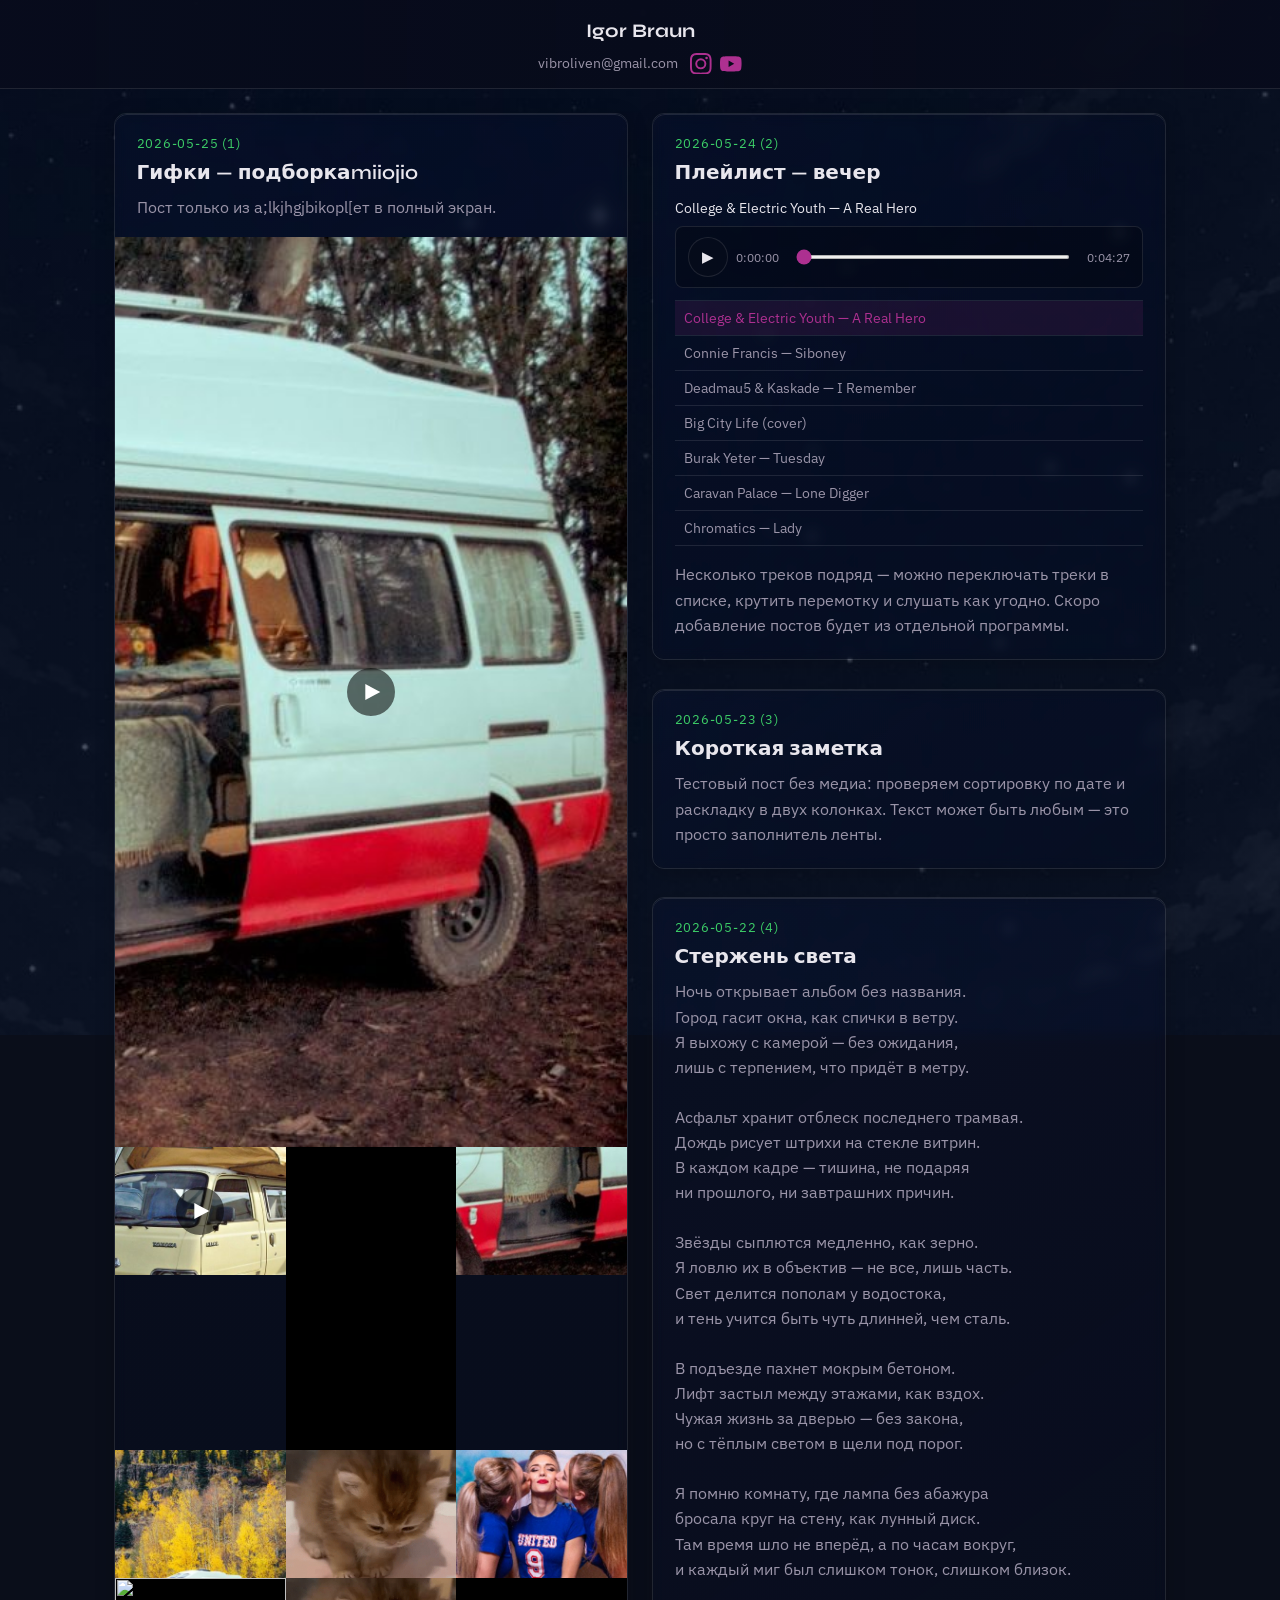
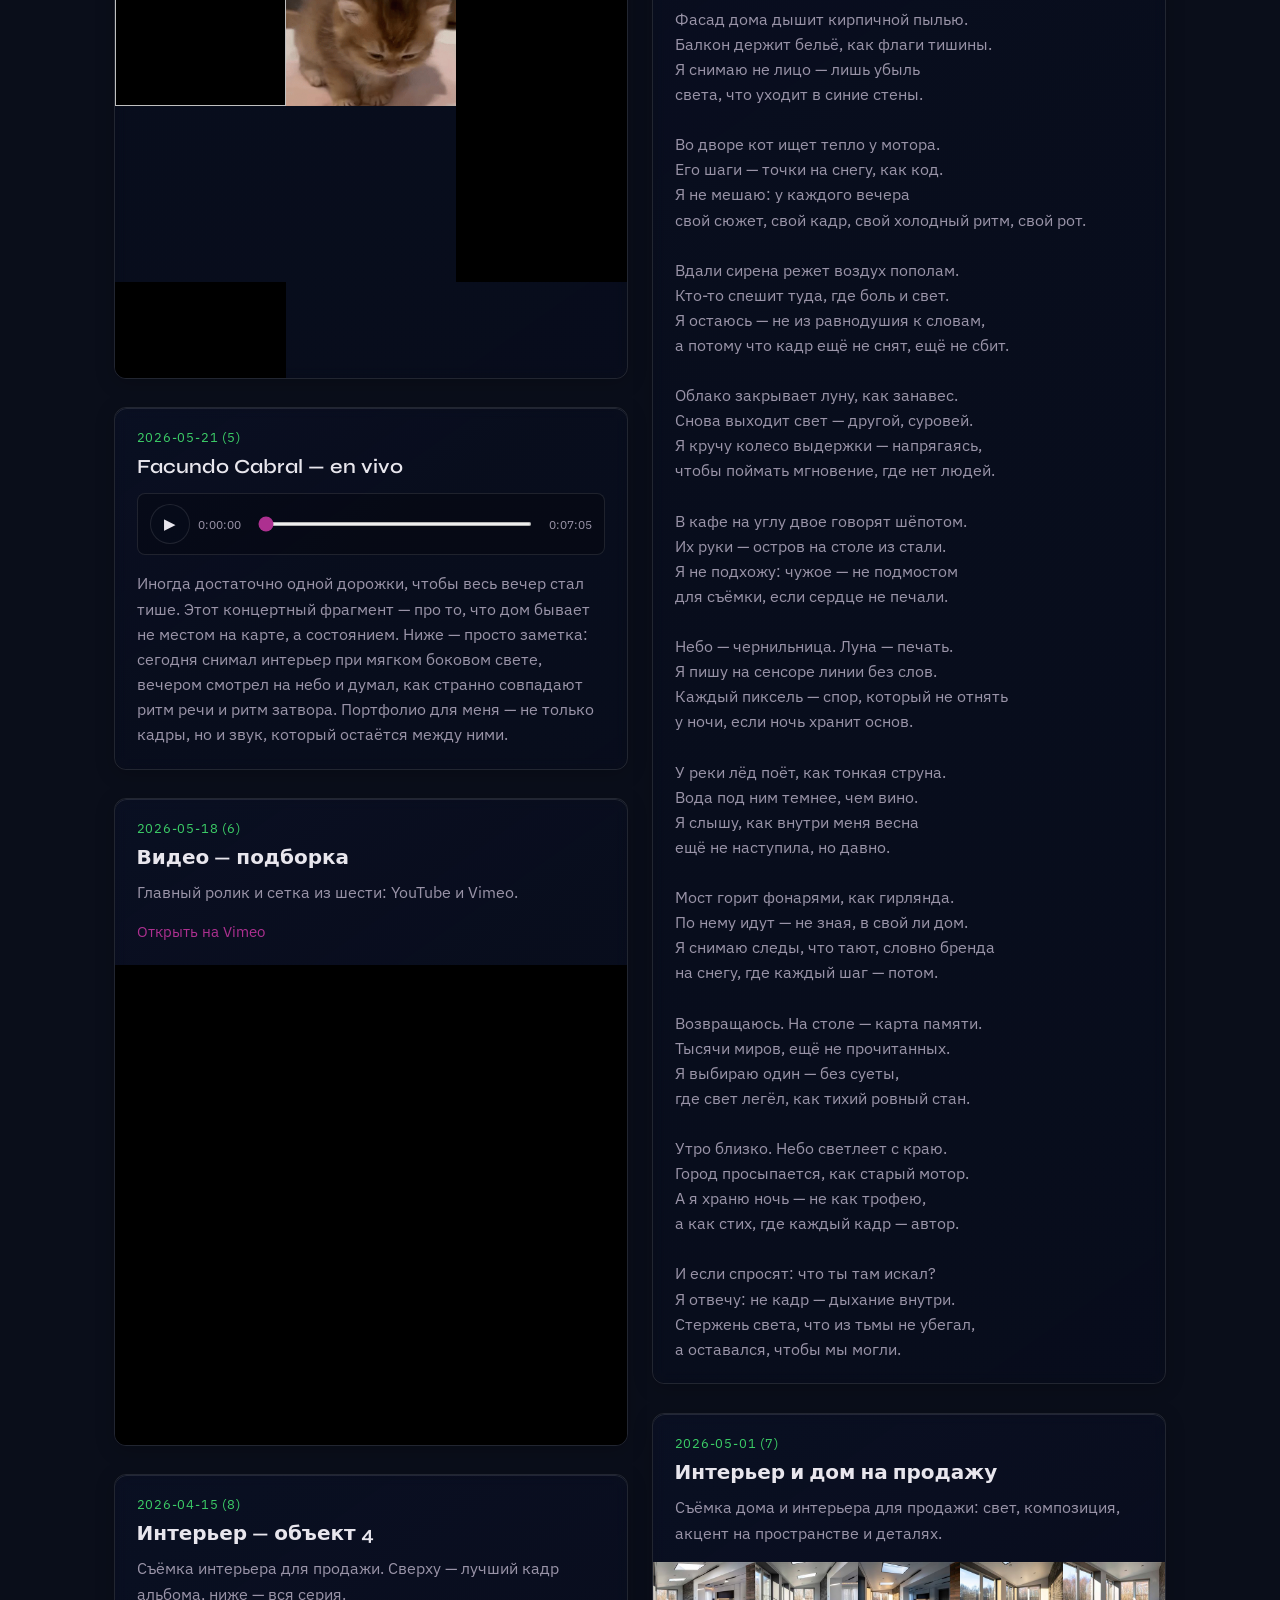
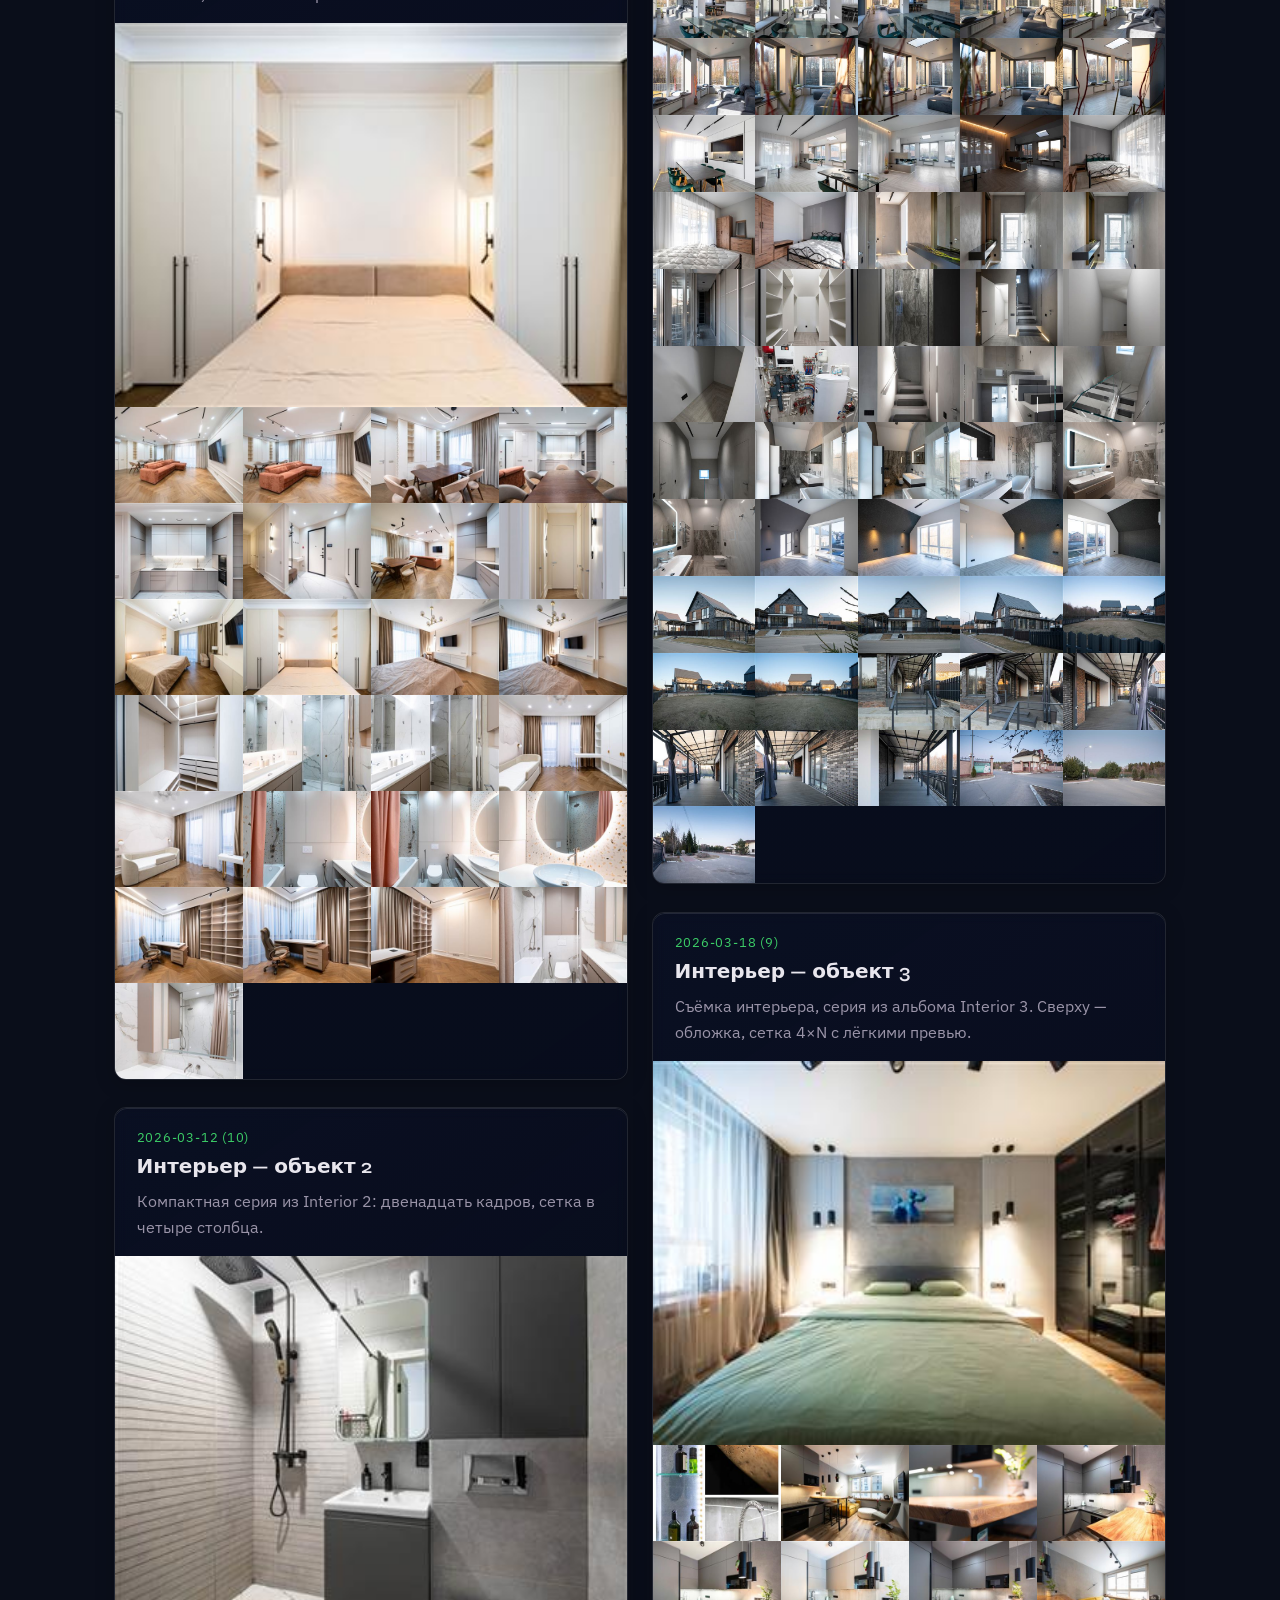
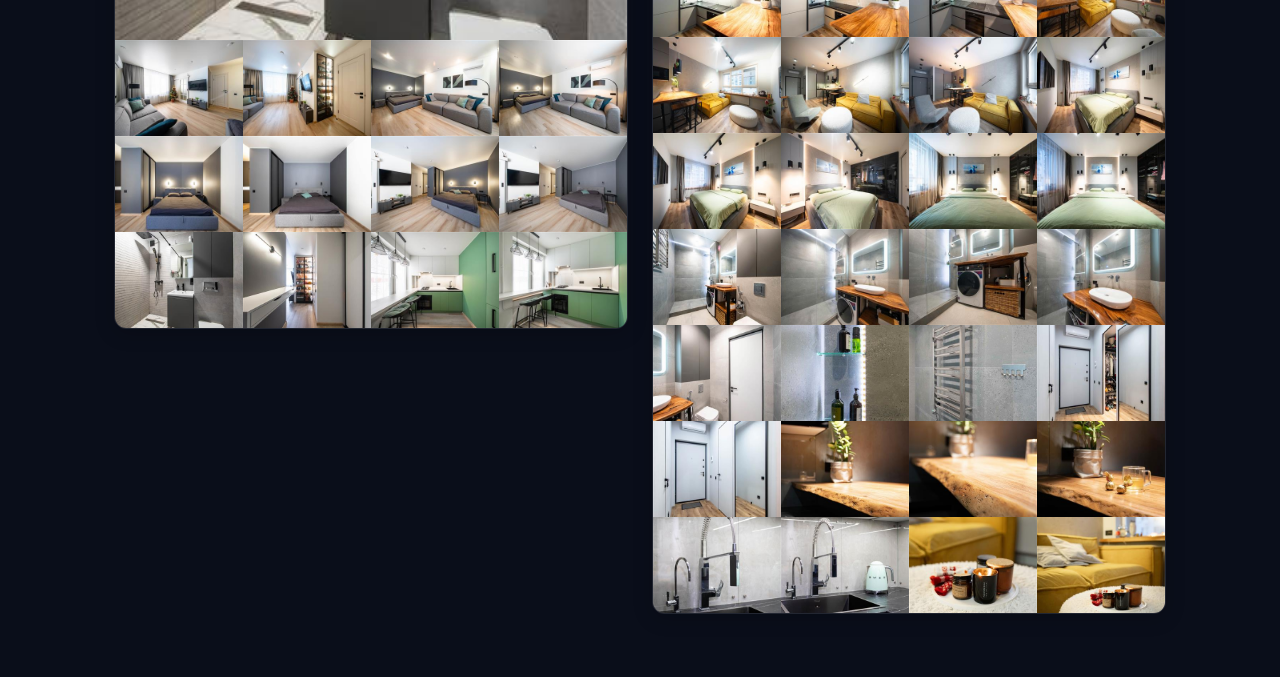
==== index.html @ 21437c28 "Обновление сайта" ====
<!DOCTYPE html>
<html lang="ru">
<head>
  <meta charset="UTF-8" />
  <meta name="viewport" content="width=device-width, initial-scale=1" />
  <meta name="description" content="Портфолио — Igor Braun" />
  <title>Igor Braun</title>
  <link rel="preconnect" href="https://fonts.googleapis.com" />
  <link rel="preconnect" href="https://fonts.gstatic.com" crossorigin />
  <link href="https://fonts.googleapis.com/css2?family=Syne:wght@400;600;700&family=IBM+Plex+Sans:wght@400;500&display=swap" rel="stylesheet" />
  <link rel="stylesheet" href="css/style.css?v=58" />
</head>
<body>
  <div class="site-bg" aria-hidden="true"></div>
  <header class="site-header">
    <div class="site-brand">
      <p class="logo" id="site-logo">Igor Braun</p>
      <div class="header-contacts">
        <a class="header-contact" id="header-email" href="mailto:vibroliven@gmail.com">vibroliven@gmail.com</a>
        <div class="header-social">
          <a id="header-instagram" class="social-link" href="https://www.instagram.com/igbraun/" target="_blank" rel="noopener" aria-label="Instagram @igbraun">
            <svg xmlns="http://www.w3.org/2000/svg" viewBox="0 0 24 24" aria-hidden="true"><path d="M12 2.163c3.204 0 3.584.012 4.85.07 3.252.148 4.771 1.691 4.919 4.919.058 1.265.069 1.645.069 4.849 0 3.205-.012 3.584-.069 4.849-.149 3.225-1.664 4.771-4.919 4.919-1.266.058-1.644.07-4.85.07-3.204 0-3.584-.012-4.849-.07-3.26-.149-4.771-1.699-4.919-4.92-.058-1.265-.07-1.644-.07-4.849 0-3.204.013-3.583.07-4.849.149-3.227 1.664-4.771 4.919-4.919 1.266-.057 1.645-.069 4.849-.069zM12 0C8.741 0 8.333.014 7.053.072 2.695.272.273 2.69.073 7.052.014 8.333 0 8.741 0 12c0 3.259.014 3.668.072 4.948.2 4.358 2.618 6.78 6.98 6.98C8.333 23.986 8.741 24 12 24c3.259 0 3.668-.014 4.948-.072 4.354-.2 6.782-2.618 6.979-6.98.059-1.28.073-1.689.073-4.948 0-3.259-.014-3.667-.072-4.947-.196-4.354-2.617-6.78-6.979-6.98C15.668.014 15.259 0 12 0zm0 5.838a6.162 6.162 0 100 12.324 6.162 6.162 0 000-12.324zM12 16a4 4 0 110-8 4 4 0 010 8zm6.406-11.845a1.44 1.44 0 100 2.881 1.44 1.44 0 000-2.881z"/></svg>
          </a>
          <a id="header-youtube" class="social-link" href="https://www.youtube.com/@Igorbraun" target="_blank" rel="noopener" aria-label="YouTube Igor Braun">
            <svg xmlns="http://www.w3.org/2000/svg" viewBox="0 0 24 24" aria-hidden="true"><path d="M23.498 6.186a3.016 3.016 0 00-2.122-2.136C19.505 3.545 12 3.545 12 3.545s-7.505 0-9.377.505A3.017 3.017 0 00.502 6.186C0 8.07 0 12 0 12s0 3.93.502 5.814a3.016 3.016 0 002.122 2.136c1.871.505 9.376.505 9.376.505s7.505 0 9.377-.505a3.015 3.015 0 002.122-2.136C24 15.93 24 12 24 12s0-3.93-.502-5.814zM9.545 15.568V8.432L15.818 12l-6.273 3.568z"/></svg>
          </a>
        </div>
      </div>
    </div>
  </header>

  <main>
    <div id="feed" class="feed" aria-live="polite"></div>
  </main>

  <div id="lightbox" class="lightbox" hidden aria-hidden="true" role="dialog" aria-modal="true" aria-label="Просмотр">
    <button type="button" class="lightbox__btn lightbox__close" data-lightbox-close aria-label="Закрыть">×</button>
    <div class="lightbox__inner">
      <div class="lightbox__stage" data-lightbox-stage>
        <div class="lightbox__loader" data-lightbox-loader hidden aria-hidden="true"></div>
        <img class="lightbox__img" alt="" draggable="false" />
        <iframe class="lightbox__video" title="Видео" allow="accelerometer; autoplay; clipboard-write; encrypted-media; gyroscope; picture-in-picture; fullscreen" allowfullscreen hidden></iframe>
      </div>
      <div class="lightbox__controls">
        <button type="button" class="lightbox__btn lightbox__prev" data-lightbox-prev aria-label="Предыдущее фото">‹</button>
        <span class="lightbox__counter" aria-live="polite"></span>
        <button type="button" class="lightbox__btn lightbox__next" data-lightbox-next aria-label="Следующее фото">›</button>
      </div>
    </div>
  </div>

  <script src="js/site.js?v=58"></script>
  <script src="js/main.js?v=38"></script>
</body>
</html>
---- css/style.css ----
:root {
  --bg: #0c0b0f;
  --bg-elevated: #141218;
  --text: #e8e6ed;
  --muted: #9a94a8;
  --accent: #ad3090;
  --accent-soft: rgba(173, 48, 144, 0.15);
  --date: #3ccd67;
  --border: rgba(255, 255, 255, 0.1);
  --panel: rgba(8, 12, 28, 0.27);
  --panel-edge: rgba(255, 255, 255, 0.1);
  --radius: 12px;
  --font-display: "Syne", system-ui, sans-serif;
  --font-body: "IBM Plex Sans", system-ui, sans-serif;
  --max: 1100px;
}

*,
*::before,
*::after {
  box-sizing: border-box;
}

html {
  background-color: #0a0e1a;
}

/* Фон: отдельный слой (iOS не размывает backdrop через html::before с z-index: -1) */
.site-bg {
  position: fixed;
  top: var(--bg-layer-top, -15vh);
  left: 0;
  width: 100%;
  height: var(--bg-layer-height, 130vh);
  z-index: 0;
  pointer-events: none;
  background-color: #0a0e1a;
  background-image:
    linear-gradient(rgba(8, 12, 28, 0.12), rgba(8, 12, 28, 0.12)),
    url("../images/bg-mobile.png");
  background-repeat: no-repeat;
  background-position: center center;
  background-size: cover;
  transform: translate3d(0, var(--bg-parallax-y, 0px), 0);
  will-change: transform;
}

@media (prefers-reduced-motion: reduce) {
  .site-bg {
    transform: none;
    will-change: auto;
  }
}

body {
  margin: 0;
  font-family: var(--font-body);
  font-size: 1rem;
  line-height: 1.6;
  color: var(--text);
  min-height: 100vh;
  background: transparent;
}

.site-header,
main,
.lightbox {
  position: relative;
  z-index: 1;
}

/* Горизонтальный широкий экран — desktop-текстура; вертикальный монитор — mobile */
@media (min-width: 768px) and (min-aspect-ratio: 1/1) {
  .site-bg {
    background-image:
      linear-gradient(rgba(8, 12, 28, 0.3), rgba(8, 12, 28, 0.3)),
      url("../images/bg-desktop.png");
  }
}

a {
  color: var(--accent);
  text-decoration: none;
}

a:hover {
  text-decoration: underline;
}

/* Шапка: логотип и меню по центру, меню под разделителем — на всех экранах */
.site-header {
  position: relative;
  z-index: 50;
  display: flex;
  flex-direction: column;
  align-items: center;
  text-align: center;
  gap: 0;
  padding: 1rem 1.5rem 0.85rem;
  background-color: rgba(8, 12, 28, 0.88);
  background-image: linear-gradient(
    to right,
    rgba(8, 12, 28, 0.18) 0%,
    rgba(8, 12, 28, 0.1) 20%,
    rgba(8, 12, 28, 0.04) 38%,
    transparent 50%,
    rgba(8, 12, 28, 0.04) 62%,
    rgba(8, 12, 28, 0.1) 80%,
    rgba(8, 12, 28, 0.18) 100%
  );
  -webkit-backdrop-filter: blur(12px);
  backdrop-filter: blur(12px);
  border-bottom: 1px solid var(--border);
}

.site-brand {
  display: flex;
  flex-direction: column;
  align-items: center;
  width: 100%;
  gap: 0.35rem;
}

.logo {
  display: block;
  margin: 0;
  font-family: var(--font-display);
  font-weight: 700;
  font-size: 1.2rem;
  color: var(--text);
  text-align: center;
}

.header-contacts {
  display: flex;
  flex-wrap: wrap;
  align-items: center;
  justify-content: center;
  gap: 0.5rem 0.75rem;
}

.header-contact {
  font-size: 0.88rem;
  color: var(--muted);
  text-decoration: none;
}

.header-contact:hover {
  color: var(--accent);
  text-decoration: none;
}

.header-social {
  display: inline-flex;
  align-items: center;
  gap: 0.55rem;
}

.social-link {
  display: inline-flex;
  align-items: center;
  justify-content: center;
  color: var(--accent);
  text-decoration: none;
  line-height: 0;
}

.social-link:hover {
  opacity: 0.85;
  text-decoration: none;
}

.social-link svg {
  width: 1.35rem;
  height: 1.35rem;
  fill: currentColor;
}

main {
  max-width: var(--max);
  margin: 0 auto;
  padding: 1.5rem 1.5rem 4rem;
}

.feed {
  display: flex;
  flex-direction: column;
  gap: 2.5rem;
}

/* Две колонки (кладка): квадратный или горизонтальный экран */
@media (min-aspect-ratio: 1/1) and (min-width: 720px) {
  .feed--masonry {
    display: flex;
    flex-direction: row;
    align-items: flex-start;
    gap: 1.5rem;
  }

  .feed--masonry .feed-col {
    flex: 1;
    min-width: 0;
    display: flex;
    flex-direction: column;
    gap: 1.75rem;
  }
}

.feed-empty {
  text-align: center;
  color: var(--muted);
  padding: 2rem 0;
}

.feed-empty code {
  font-size: 0.9em;
  color: var(--accent);
}

.post-card {
  position: relative;
  container-type: inline-size;
  container-name: post;
  border: 1px solid var(--panel-edge);
  border-radius: var(--radius);
  box-shadow: 0 4px 20px rgba(0, 0, 0, 0.2);
  overflow: hidden;
}

/* Узкая карточка (2 колонки) — меньше столбцов в галерее и видео */
@container post (max-width: 560px) {
  .gallery-grid--5 {
    grid-template-columns: repeat(3, minmax(0, 1fr));
  }

  .gallery-grid--4 {
    grid-template-columns: repeat(2, minmax(0, 1fr));
  }

  .video-grid {
    grid-template-columns: repeat(2, minmax(0, 1fr));
  }
}

/* Стекло на псевдоэлементе: на iOS backdrop на самой карточке с overflow часто даёт чёрный фон */
.post-card::before {
  content: "";
  position: absolute;
  inset: 0;
  z-index: 0;
  border-radius: inherit;
  pointer-events: none;
  background: linear-gradient(
    145deg,
    rgba(12, 18, 42, 0.36) 0%,
    rgba(8, 12, 28, 0.27) 45%,
    rgba(6, 10, 24, 0.29) 100%
  );
  -webkit-backdrop-filter: blur(6px) saturate(1.35);
  backdrop-filter: blur(6px) saturate(1.35);
  box-shadow: inset 0 1px 0 rgba(255, 255, 255, 0.1);
  -webkit-transform: translateZ(0);
  transform: translateZ(0);
}

.post-card > * {
  position: relative;
  z-index: 1;
}

@supports not ((-webkit-backdrop-filter: blur(1px)) or (backdrop-filter: blur(1px))) {
  .post-card::before {
    background: linear-gradient(
      145deg,
      rgba(12, 18, 42, 0.55) 0%,
      rgba(8, 12, 28, 0.5) 50%,
      rgba(6, 10, 24, 0.53) 100%
    );
  }
}

.post-media {
  background: rgba(8, 12, 28, 0.5);
  border-bottom: 1px solid var(--border);
}

.post-media--video {
  position: relative;
  aspect-ratio: 16 / 9;
}

.post-media--video iframe {
  position: absolute;
  inset: 0;
  width: 100%;
  height: 100%;
  border: 0;
}

.post-media--image img {
  display: block;
  width: 100%;
  height: auto;
  vertical-align: middle;
}

.post-body {
  padding: 1.25rem 1.35rem 1.35rem;
}

.post-date {
  display: block;
  margin: 0 0 0.35rem;
  font-size: 0.8rem;
  letter-spacing: 0.06em;
  text-transform: uppercase;
  color: var(--date);
}

.post-title {
  margin: 0 0 0.65rem;
  font-family: var(--font-display);
  font-size: 1.25rem;
  font-weight: 600;
  line-height: 1.25;
}

.post-text p {
  margin: 0;
  color: var(--muted);
  font-size: 0.98rem;
  white-space: pre-line;
}

.post-card--audio .post-text {
  margin-top: 1rem;
}

.post-audio {
  margin-top: 0.85rem;
}

.post-audio audio {
  display: none;
}

.post-audio__bar {
  display: flex;
  align-items: center;
  gap: 0.5rem;
  width: 100%;
  padding: 0.65rem 0.75rem;
  border-radius: 8px;
  border: 1px solid var(--border);
  background: rgba(0, 0, 0, 0.25);
  box-sizing: border-box;
}

.post-audio__timeline {
  display: flex;
  flex: 1;
  align-items: center;
  gap: 0.45rem;
  min-width: 0;
}

.post-audio__play {
  flex-shrink: 0;
  width: 2.5rem;
  height: 2.5rem;
  margin: 0;
  padding: 0;
  border: 1px solid var(--panel-edge);
  border-radius: 999px;
  background: rgba(8, 12, 28, 0.6);
  color: var(--text);
  font-size: 0.95rem;
  line-height: 1;
  cursor: pointer;
  transition: background 0.15s, color 0.15s;
}

.post-audio__play:hover {
  background: rgba(20, 26, 48, 0.85);
  color: var(--accent);
}

.post-audio__play.is-playing {
  color: var(--accent);
}

.post-audio__time {
  flex-shrink: 0;
  font-size: 0.78rem;
  font-variant-numeric: tabular-nums;
  color: var(--muted);
  line-height: 1;
  white-space: nowrap;
}

.post-audio__time--current {
  min-width: 3.35rem;
}

.post-audio__time--total {
  min-width: 3.35rem;
  text-align: right;
}

.post-audio__seek {
  flex: 1 1 auto;
  width: 100%;
  min-width: 2rem;
  height: 4px;
  margin: 0;
  accent-color: var(--accent);
  cursor: pointer;
}

.post-audio__now {
  margin: 0 0 0.5rem;
  font-size: 0.88rem;
  color: var(--text);
  line-height: 1.35;
}

.post-audio__tracks {
  margin: 0.75rem 0 0;
  padding: 0;
  list-style: none;
  border-top: 1px solid var(--border);
}

.post-audio__tracks li {
  border-bottom: 1px solid var(--border);
}

.post-audio__track {
  display: block;
  width: 100%;
  margin: 0;
  padding: 0.5rem 0.6rem;
  border: none;
  background: transparent;
  color: var(--muted);
  font-family: var(--font-body);
  font-size: 0.86rem;
  text-align: left;
  cursor: pointer;
  touch-action: manipulation;
  -webkit-tap-highlight-color: transparent;
  transition: background 0.12s, color 0.12s;
}

.post-audio__track:hover {
  background: rgba(255, 255, 255, 0.06);
  color: var(--text);
}

.post-audio__track.is-active {
  color: var(--accent);
  background: rgba(173, 48, 144, 0.12);
}

.post-link {
  margin: 0.85rem 0 0;
  font-size: 0.95rem;
}

.post-card--gallery .post-body {
  padding-bottom: 1rem;
}

.post-card--gallery .post-gallery {
  padding: 0;
}

.post-gallery {
  padding: 0 1rem 1.25rem;
}

.gallery-grid {
  --gallery-cell-ar: 4 / 3;
  display: grid;
  gap: 0;
  line-height: 0;
  font-size: 0;
}

.gallery-grid--5 {
  grid-template-columns: repeat(5, minmax(0, 1fr));
}

.gallery-grid--4 {
  grid-template-columns: repeat(4, minmax(0, 1fr));
}

.gallery-grid--3 {
  grid-template-columns: repeat(3, minmax(0, 1fr));
}

.gallery-grid--2 {
  grid-template-columns: repeat(2, minmax(0, 1fr));
}

.gallery-cell--video {
  position: relative;
}

.gallery-cell--inline-video {
  position: relative;
  display: block;
  width: 100%;
  aspect-ratio: var(--gallery-cell-ar, 4 / 3);
  min-height: 0;
  background: #000;
  overflow: hidden;
  padding: 0;
  line-height: 0;
}

.gallery-cell--inline-video iframe {
  display: block;
  width: 100%;
  height: 100%;
  border: 0;
}

.gallery-cell--video:hover img {
  opacity: 0.72;
}

.gallery-cell__play {
  position: absolute;
  inset: 0;
  margin: auto;
  width: 3rem;
  height: 3rem;
  border-radius: 50%;
  background: rgba(0, 0, 0, 0.55);
  pointer-events: none;
}

.gallery-cell__play::after {
  content: "";
  position: absolute;
  left: 50%;
  top: 50%;
  transform: translate(-38%, -50%);
  border-style: solid;
  border-width: 0.55rem 0 0.55rem 0.95rem;
  border-color: transparent transparent transparent #fff;
}

.post-card--gallery .post-cover {
  margin: 0;
}

.post-cover {
  margin-bottom: 0.85rem;
}

.post-cover__btn {
  display: block;
  width: 100%;
  margin: 0;
  padding: 0;
  border: none;
  border-radius: 0;
  background: transparent;
  cursor: pointer;
  overflow: hidden;
  aspect-ratio: 4 / 3;
  line-height: 0;
}

.post-cover__btn:hover img {
  opacity: 0.92;
}

.post-cover__btn img {
  display: block;
  width: 100%;
  height: 100%;
  object-fit: cover;
  object-position: center;
  pointer-events: none;
}

.post-cover__btn.gallery-cell--video {
  position: relative;
}

/* Видео над сеткой — воспроизведение на месте, без лайтбокса */
.post-cover--inline-video {
  margin-bottom: 0.85rem;
}

.post-cover--inline-video .post-cover__frame {
  position: relative;
  width: 100%;
  background: #000;
  overflow: hidden;
  line-height: 0;
}

.post-cover--bare .post-cover__frame {
  max-width: 100%;
}

.post-cover__frame--portrait {
  max-width: 100%;
  margin-left: auto;
  margin-right: auto;
}

.post-cover__poster {
  display: block;
  width: 100%;
  height: 100%;
  object-fit: cover;
  object-position: center;
}

.post-cover__play-btn {
  position: absolute;
  inset: 0;
  margin: 0;
  padding: 0;
  border: none;
  background: transparent;
  cursor: pointer;
  z-index: 2;
}

.post-cover__play-btn .gallery-cell__play {
  pointer-events: none;
}

.post-cover__play-btn:hover .gallery-cell__play {
  background: rgba(0, 0, 0, 0.72);
}

.post-cover__iframe {
  position: absolute;
  inset: 0;
  width: 100%;
  height: 100%;
  border: 0;
  z-index: 3;
}

.post-cover--inline-video.is-playing .post-cover__poster,
.post-cover--inline-video.is-playing .post-cover__play-btn {
  display: none;
}

.post-cover--bare .post-cover__iframe {
  display: block;
  position: relative;
}

.gallery-cell {
  margin: 0;
  padding: 0;
  border: none;
  border-radius: 0;
  width: 100%;
  aspect-ratio: var(--gallery-cell-ar, 4 / 3);
  background: #000;
  cursor: pointer;
  display: block;
  overflow: hidden;
  line-height: 0;
  vertical-align: top;
}

.gallery-cell:hover img {
  opacity: 0.92;
}

.gallery-cell img {
  display: block;
  width: 100%;
  height: 100%;
  object-fit: cover;
  object-position: center;
  pointer-events: none;
  vertical-align: top;
}

.post-card--video .post-videos {
  padding: 0;
}

.post-video-main,
.video-cell--inline {
  position: relative;
  width: 100%;
  aspect-ratio: 16 / 9;
  background: #000;
  line-height: 0;
}

.post-video-main iframe,
.video-cell--inline iframe {
  position: absolute;
  inset: 0;
  width: 100%;
  height: 100%;
  border: 0;
}

.video-grid {
  display: grid;
  grid-template-columns: repeat(3, minmax(0, 1fr));
  gap: 0;
  line-height: 0;
  font-size: 0;
}

.video-cell {
  position: relative;
  display: block;
  width: 100%;
  margin: 0;
  padding: 0;
  border: none;
  aspect-ratio: 16 / 9;
  background: #000;
  overflow: hidden;
  cursor: pointer;
  line-height: 0;
}

.video-cell iframe {
  position: absolute;
  inset: 0;
  width: 100%;
  height: 100%;
  border: 0;
  pointer-events: none;
}

.video-cell:hover iframe {
  opacity: 0.92;
}

/* Полноэкранный просмотр галереи */
.lightbox {
  position: fixed;
  inset: 0;
  z-index: 300;
  display: flex;
  flex-direction: column;
  align-items: center;
  justify-content: center;
  padding: 3.5rem 1rem 1.5rem;
  background: rgba(4, 6, 14, 0.94);
  backdrop-filter: blur(8px);
}

.lightbox[hidden] {
  display: none;
}

.lightbox__inner {
  display: flex;
  flex-direction: column;
  align-items: center;
  justify-content: center;
  flex: 1;
  min-height: 0;
  width: 100%;
  max-width: 100%;
}

.lightbox__stage {
  position: relative;
  flex: 1;
  min-height: 0;
  display: flex;
  align-items: center;
  justify-content: center;
  width: 100%;
  touch-action: pan-y;
  cursor: grab;
  user-select: none;
}

.lightbox__stage.is-dragging {
  cursor: grabbing;
  touch-action: none;
}

.lightbox__loader {
  position: absolute;
  z-index: 3;
  width: 2.75rem;
  height: 2.75rem;
  border: 3px solid rgba(255, 255, 255, 0.2);
  border-top-color: var(--accent);
  border-radius: 50%;
  animation: lightbox-spin 0.75s linear infinite;
  pointer-events: none;
}

.lightbox__loader[hidden] {
  display: none;
}

@keyframes lightbox-spin {
  to {
    transform: rotate(360deg);
  }
}

.lightbox__stage.is-loading .lightbox__img {
  opacity: 0.25;
  transition: opacity 0.15s;
}

.lightbox__img {
  position: relative;
  z-index: 1;
  max-width: 100%;
  max-height: 100%;
  width: auto;
  height: auto;
  object-fit: contain;
  user-select: none;
  -webkit-user-drag: none;
  transition: opacity 0.15s;
}

.lightbox__img[hidden],
.lightbox__video[hidden] {
  display: none;
}

.lightbox__video {
  width: min(960px, 100%);
  max-width: 100%;
  max-height: calc(100vh - 8rem);
  max-height: calc(100dvh - 8rem);
  aspect-ratio: 16 / 9;
  height: auto;
  border: 0;
  background: #000;
}

.lightbox__video--portrait {
  max-height: calc(100vh - 6rem);
  max-height: calc(100dvh - 6rem);
}

.lightbox__controls {
  display: flex;
  flex-shrink: 0;
  align-items: center;
  justify-content: center;
  gap: 1.25rem;
  margin-top: 1rem;
  padding-bottom: 0.25rem;
}

.lightbox__controls[hidden] {
  display: none;
}

.lightbox__btn {
  margin: 0;
  padding: 0;
  border: 1px solid var(--border);
  border-radius: 999px;
  background: rgba(8, 12, 28, 0.85);
  color: var(--text);
  font-family: var(--font-body);
  line-height: 1;
  cursor: pointer;
  transition: background 0.15s, color 0.15s;
}

.lightbox__btn:hover {
  background: rgba(20, 26, 48, 0.95);
  color: var(--accent);
}

.lightbox__close {
  position: absolute;
  top: 1rem;
  right: 1rem;
  width: 2.75rem;
  height: 2.75rem;
  font-size: 1.6rem;
}

.lightbox__prev,
.lightbox__next {
  width: 3rem;
  height: 3rem;
  font-size: 2rem;
}

.lightbox__counter {
  font-size: 0.9rem;
  color: var(--muted);
  letter-spacing: 0.04em;
  min-width: 4rem;
  text-align: center;
}

/* Горизонтальный экран — стрелки по бокам */
@media (min-aspect-ratio: 1/1) {
  .lightbox {
    padding: 3rem 4rem;
  }

  .lightbox__inner {
    flex-direction: row;
    position: relative;
    align-items: stretch;
  }

  .lightbox__stage {
    padding: 0 3.5rem;
  }

  .lightbox__controls {
    position: absolute;
    inset: 0;
    margin: 0;
    padding: 0;
    pointer-events: none;
  }

  .lightbox__prev,
  .lightbox__next {
    position: absolute;
    top: 50%;
    transform: translateY(-50%);
    pointer-events: auto;
  }

  .lightbox__prev {
    left: 0;
  }

  .lightbox__next {
    right: 0;
  }

  .lightbox__counter {
    position: absolute;
    left: 50%;
    bottom: 0;
    transform: translateX(-50%);
  }
}
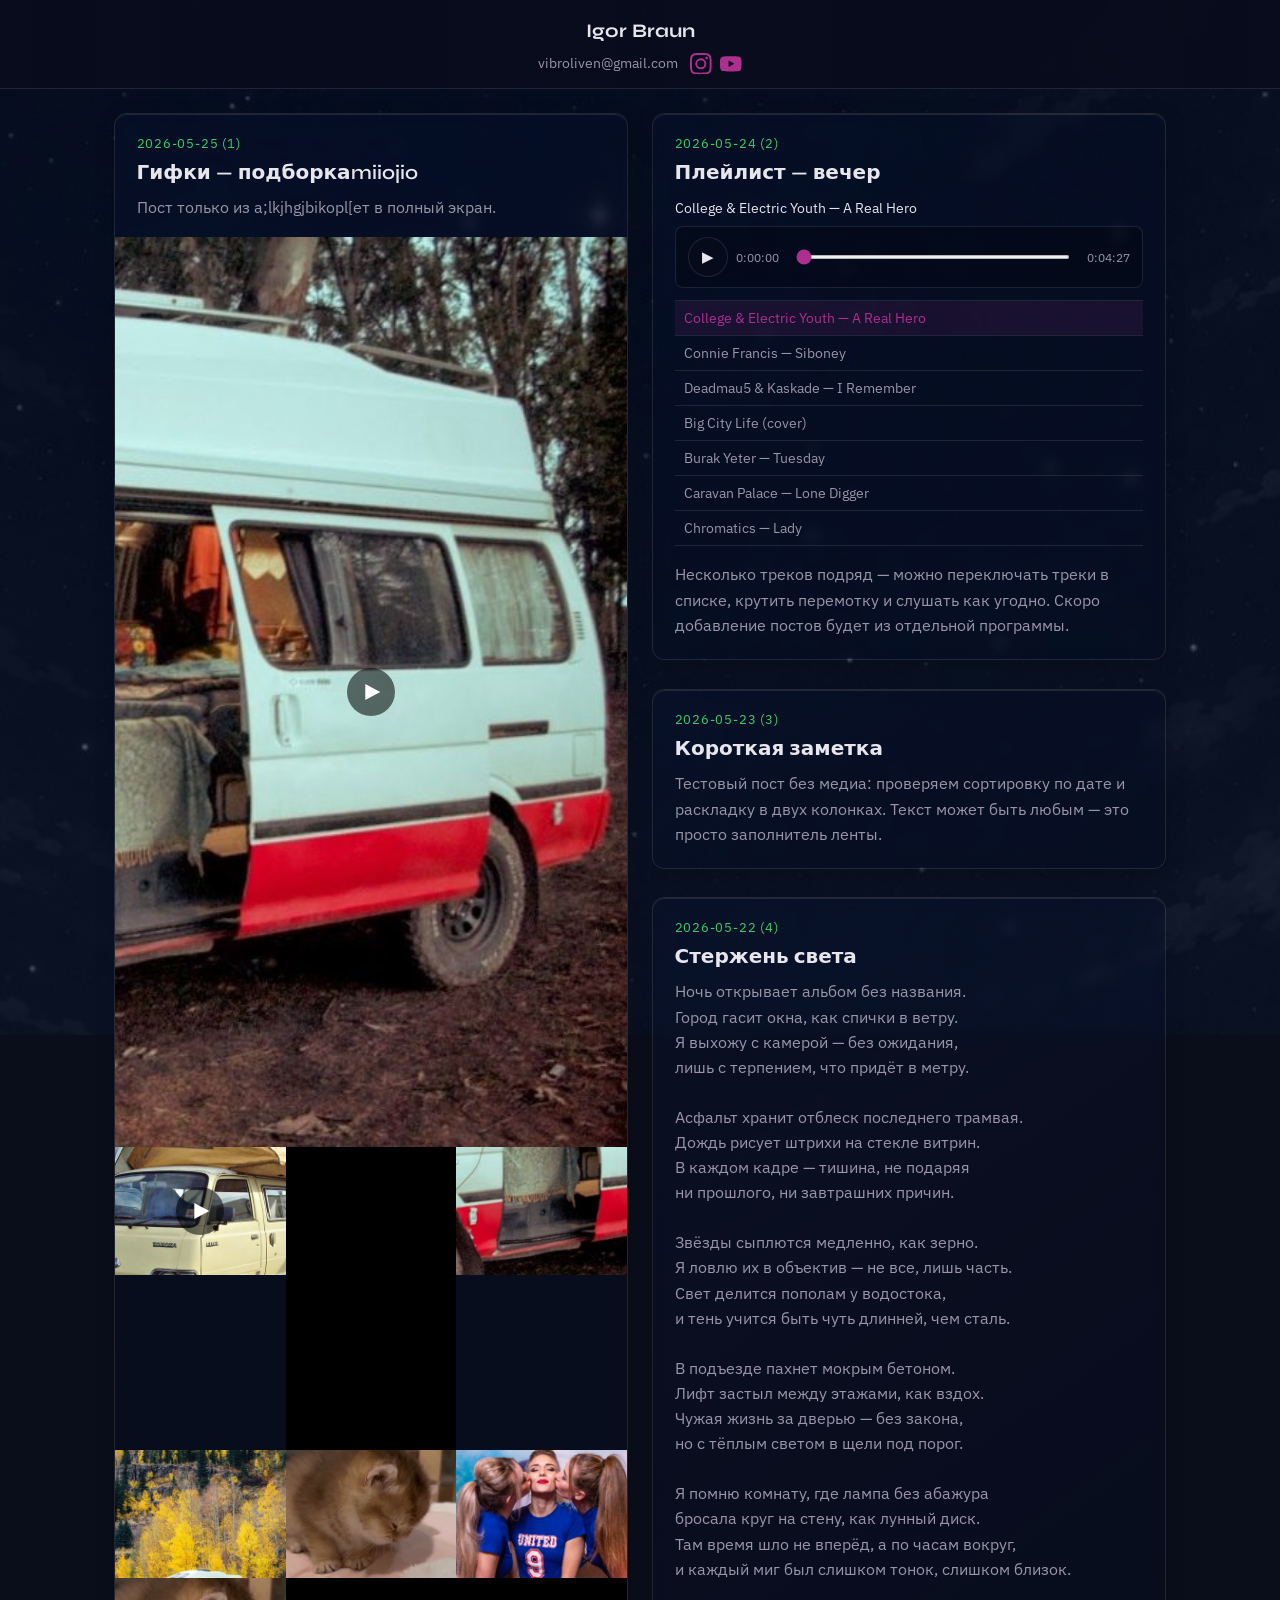
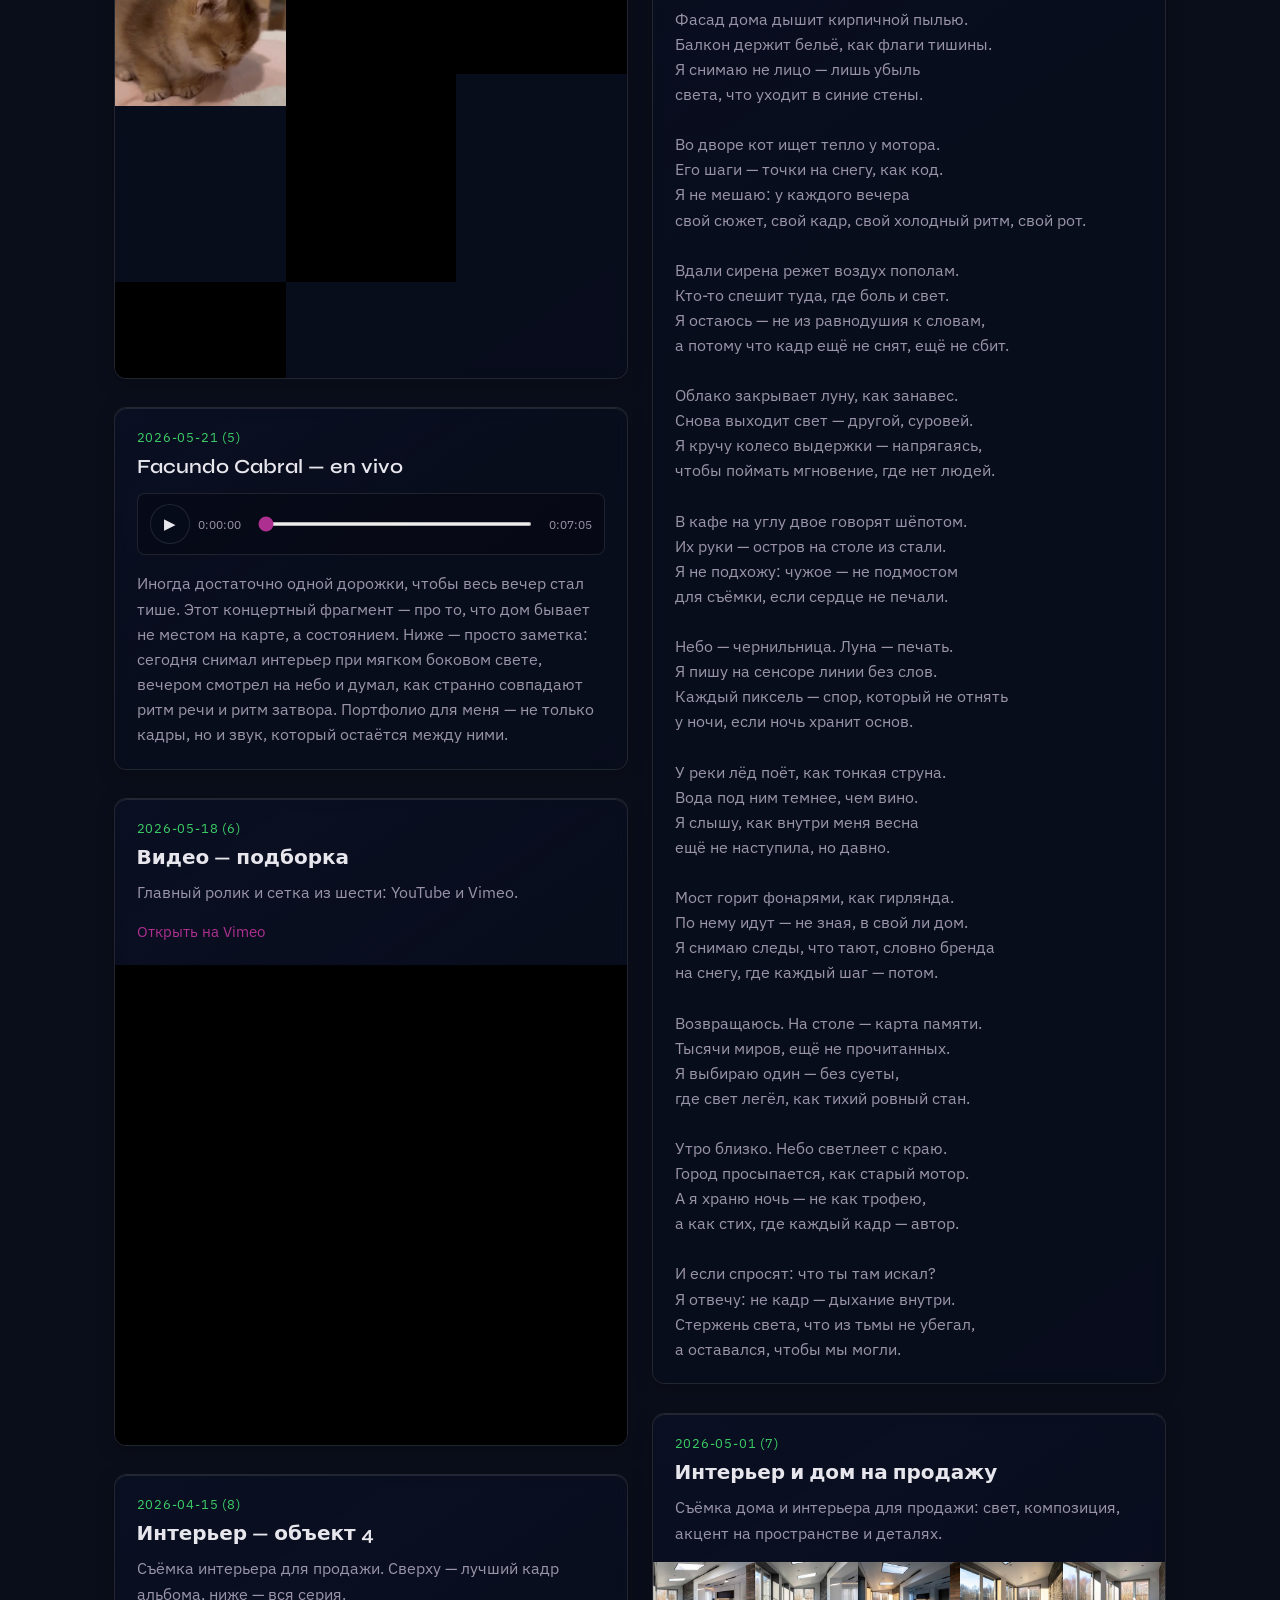
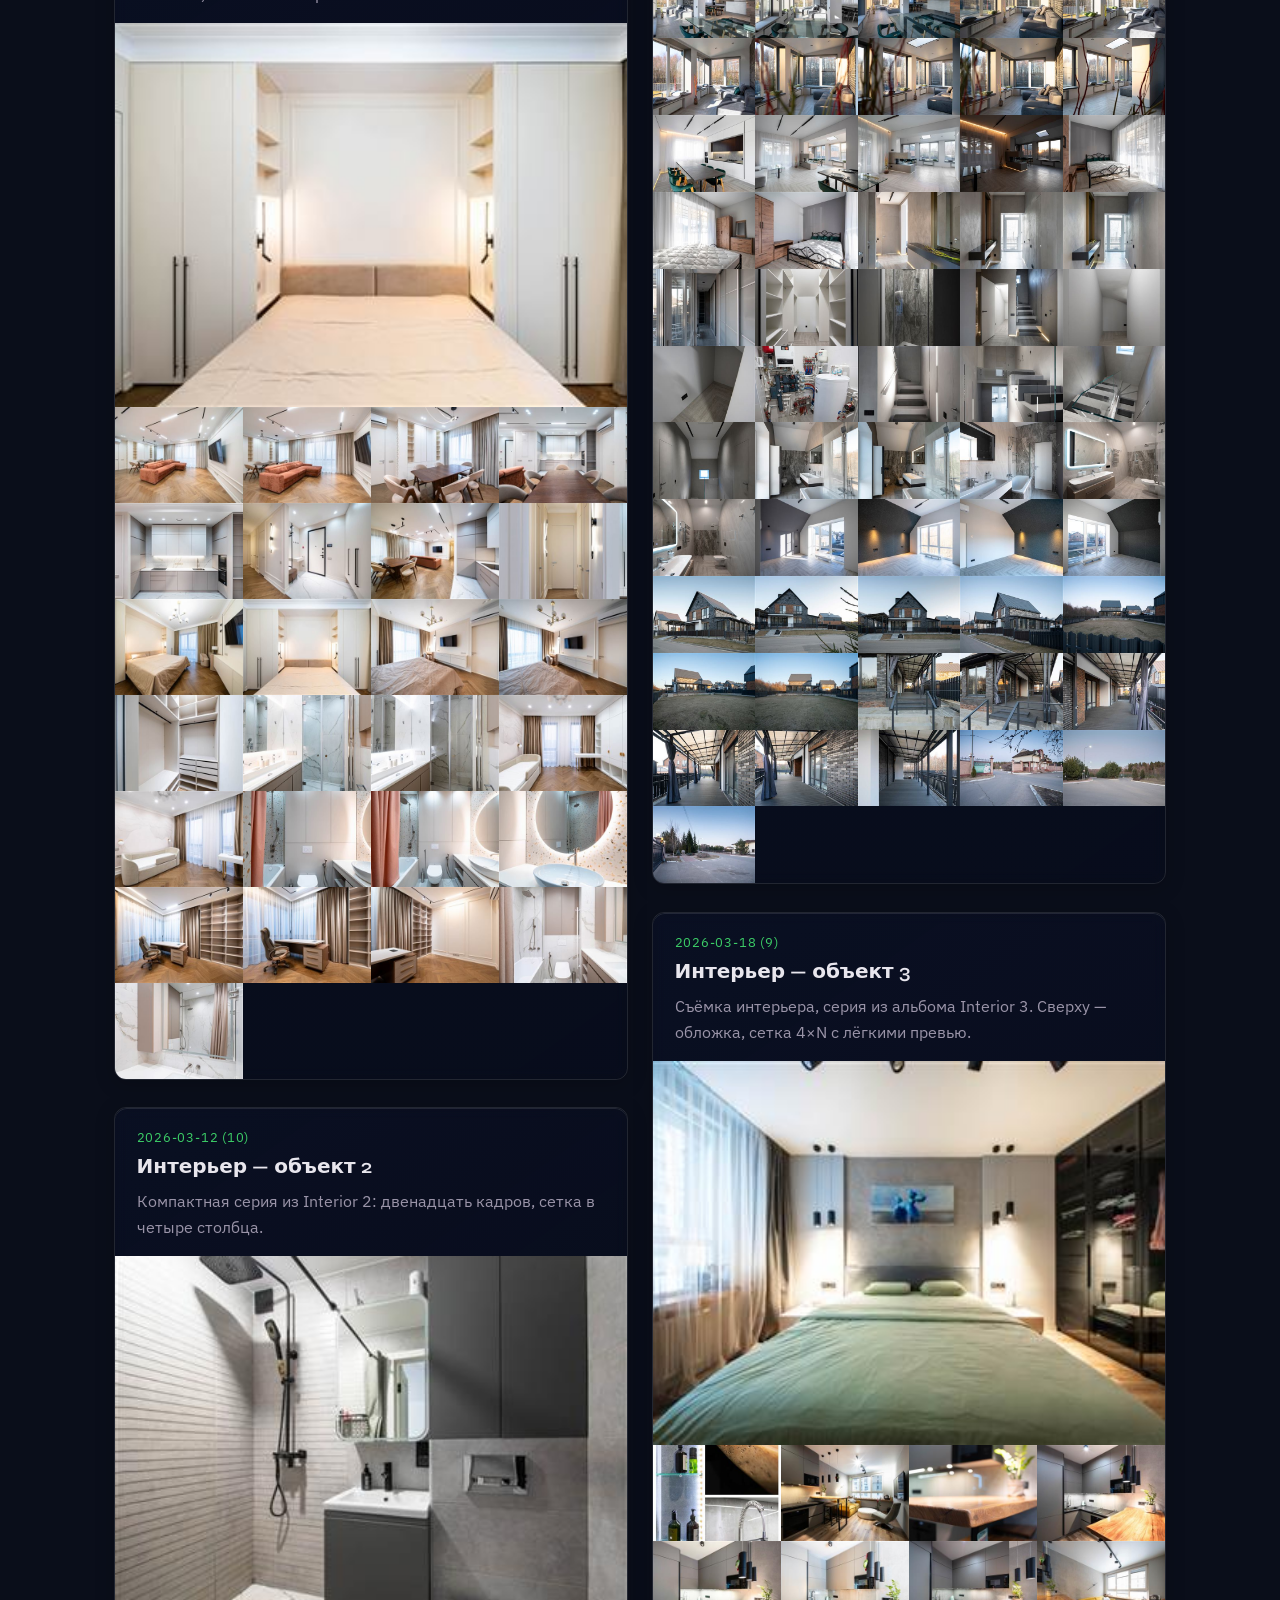
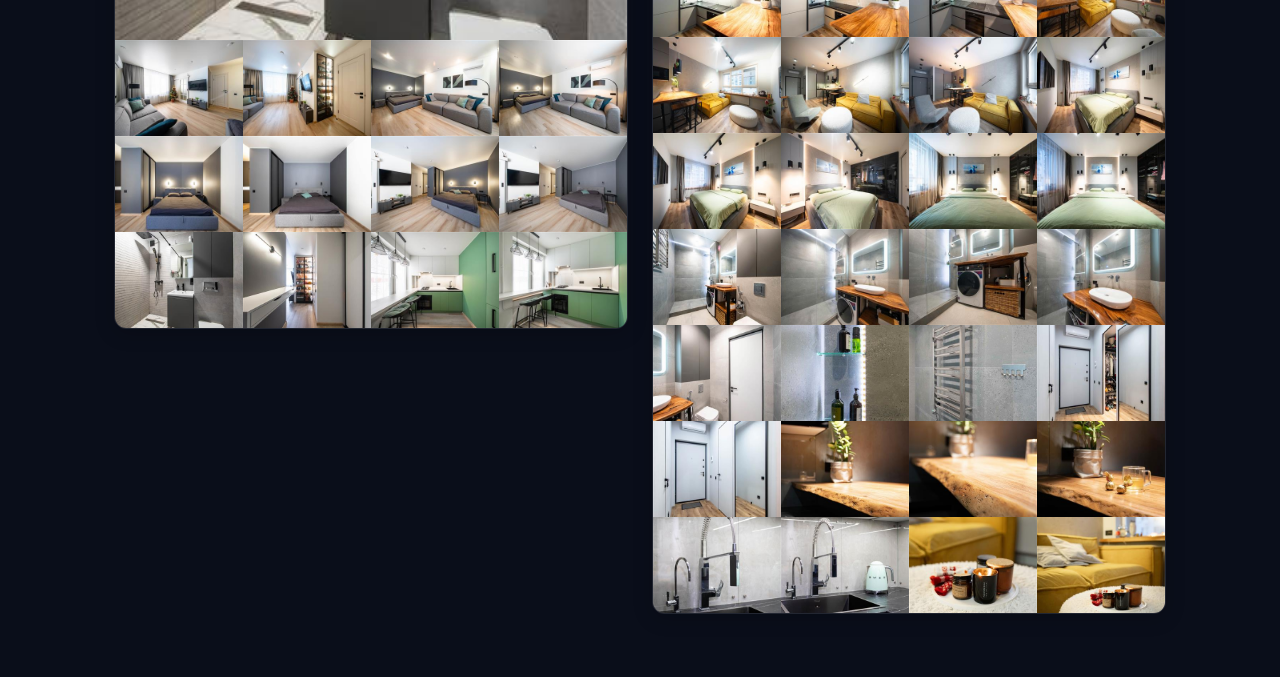
==== commit e9fe35dc: "Обновление сайта" ====
--- a/index.html
+++ b/index.html
@@ -49,7 +49,7 @@
     </div>
   </div>
 
-  <script src="js/site.js?v=58"></script>
+  <script src="js/site.js?v=59"></script>
   <script src="js/main.js?v=38"></script>
 </body>
 </html>
--- a/css/style.css
+++ b/css/style.css
@@ -520,6 +520,8 @@
 }
 
 .gallery-cell--inline-video iframe {
+  position: absolute;
+  inset: 0;
   display: block;
   width: 100%;
   height: 100%;
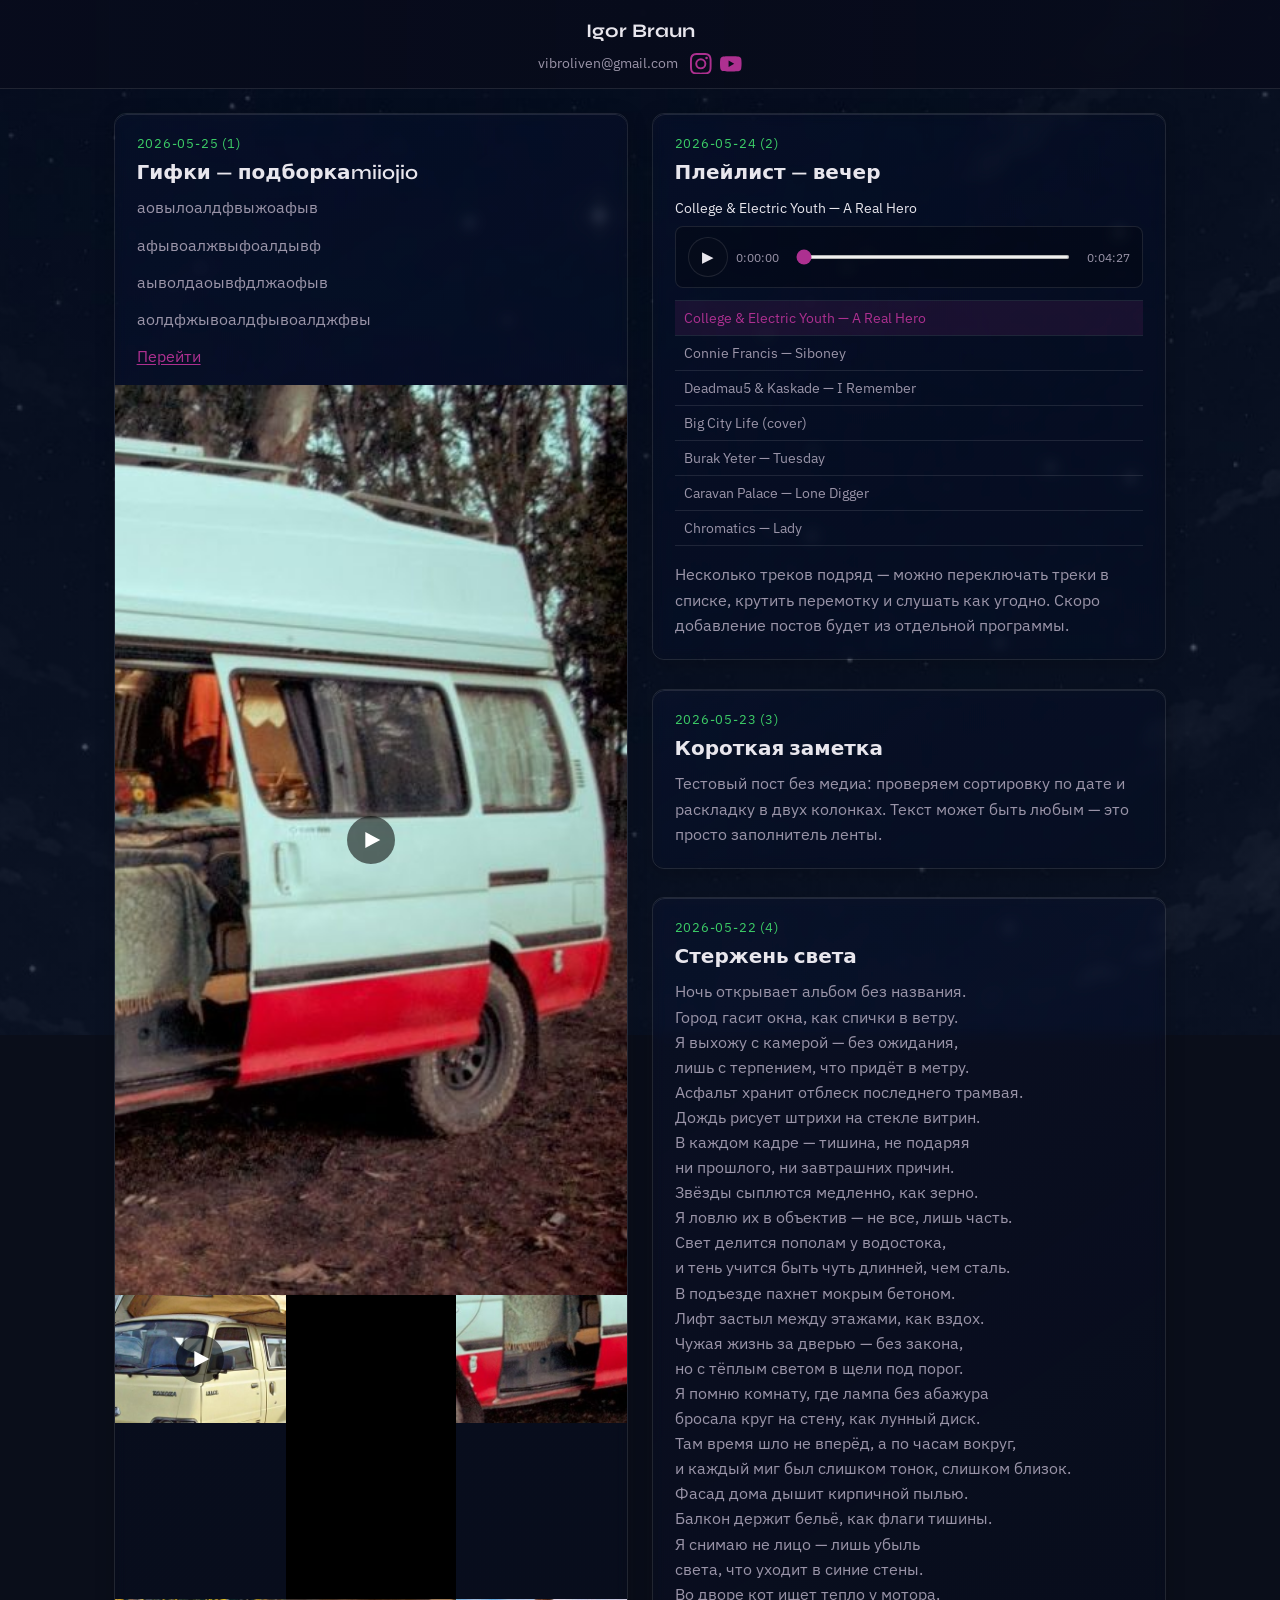
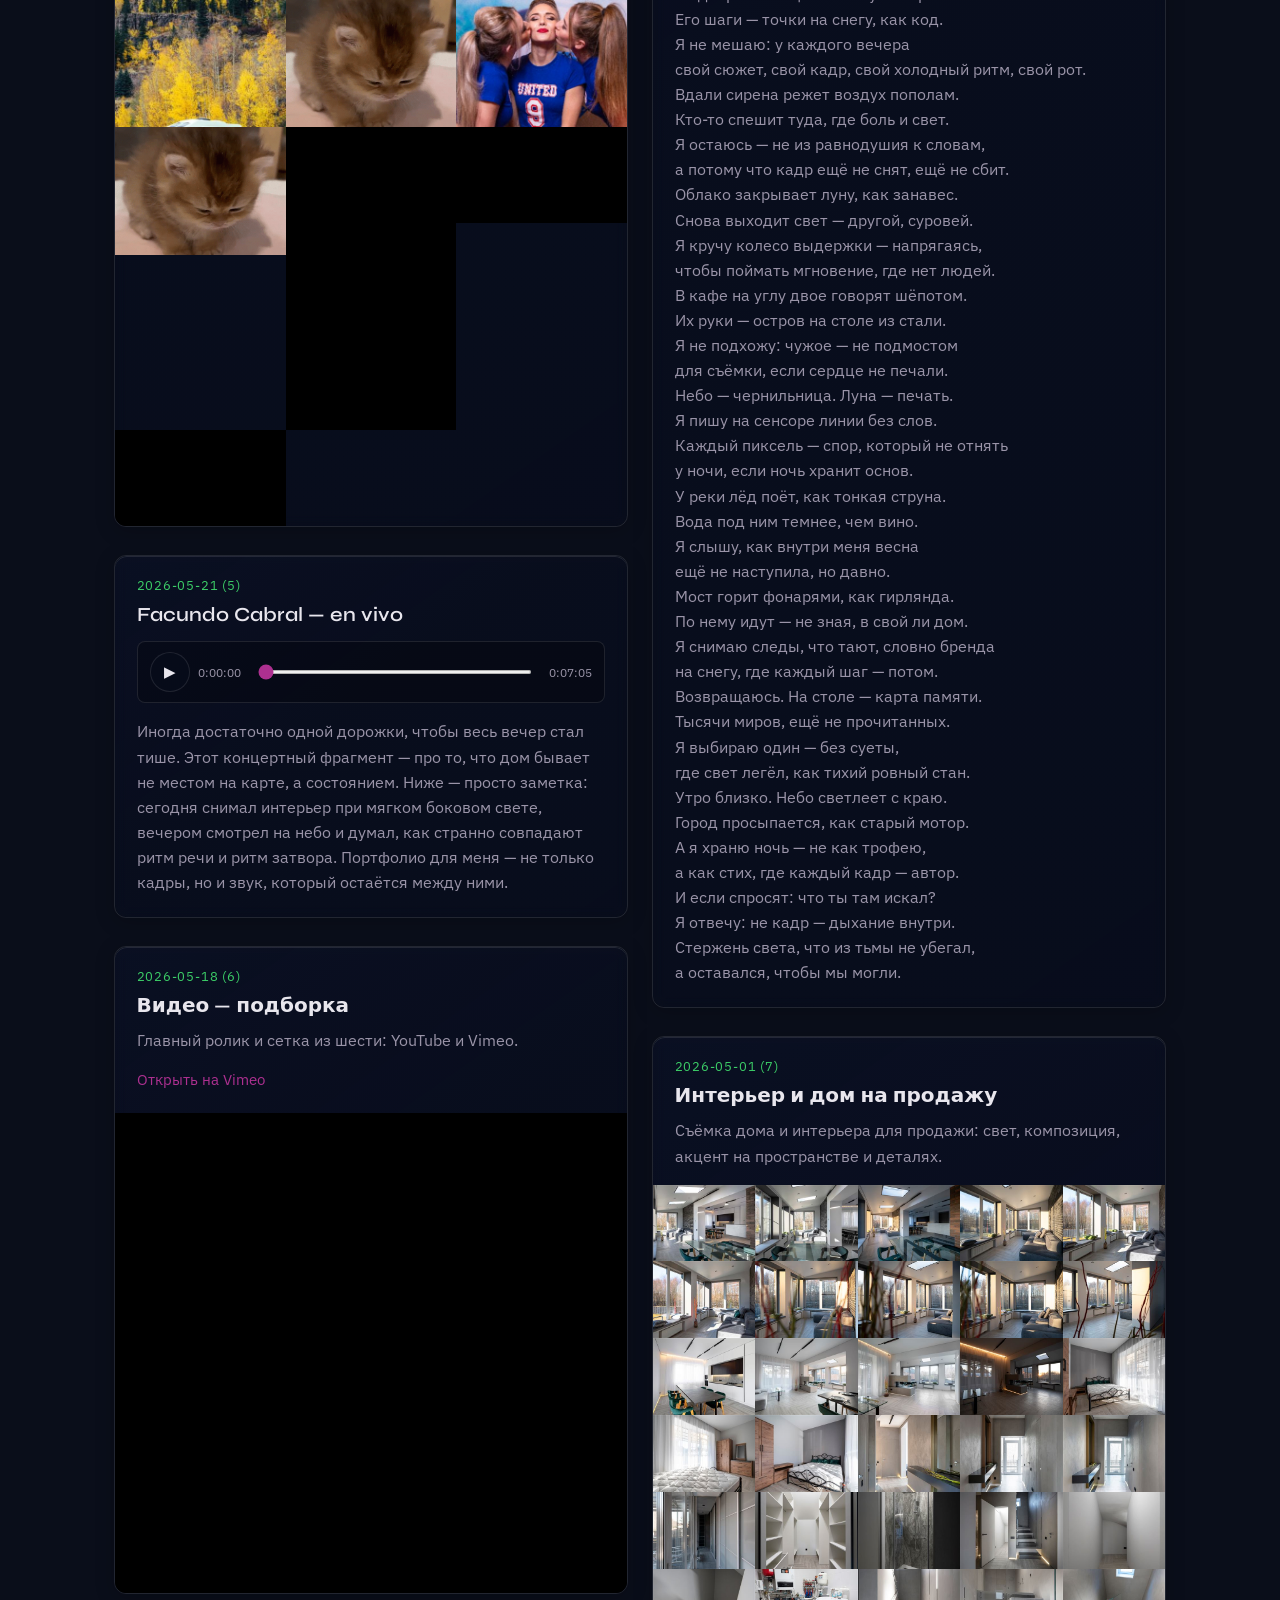
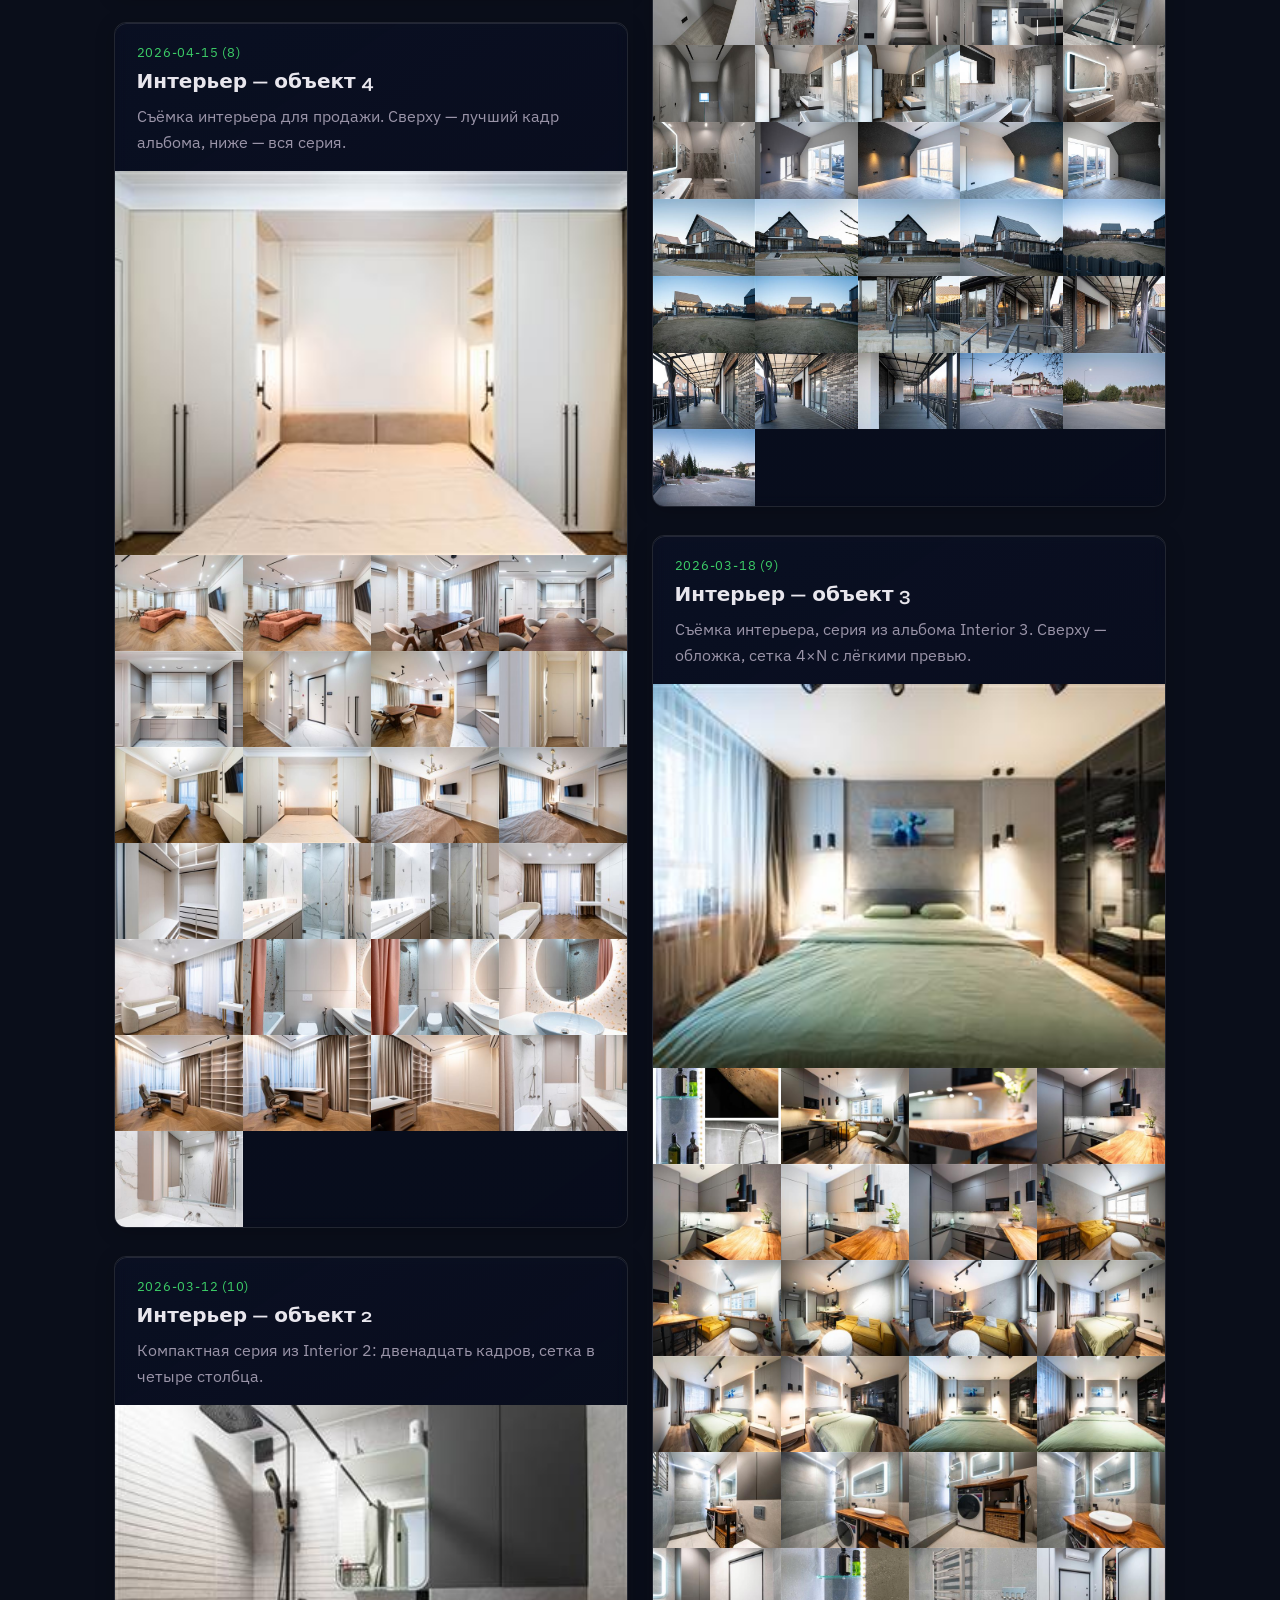
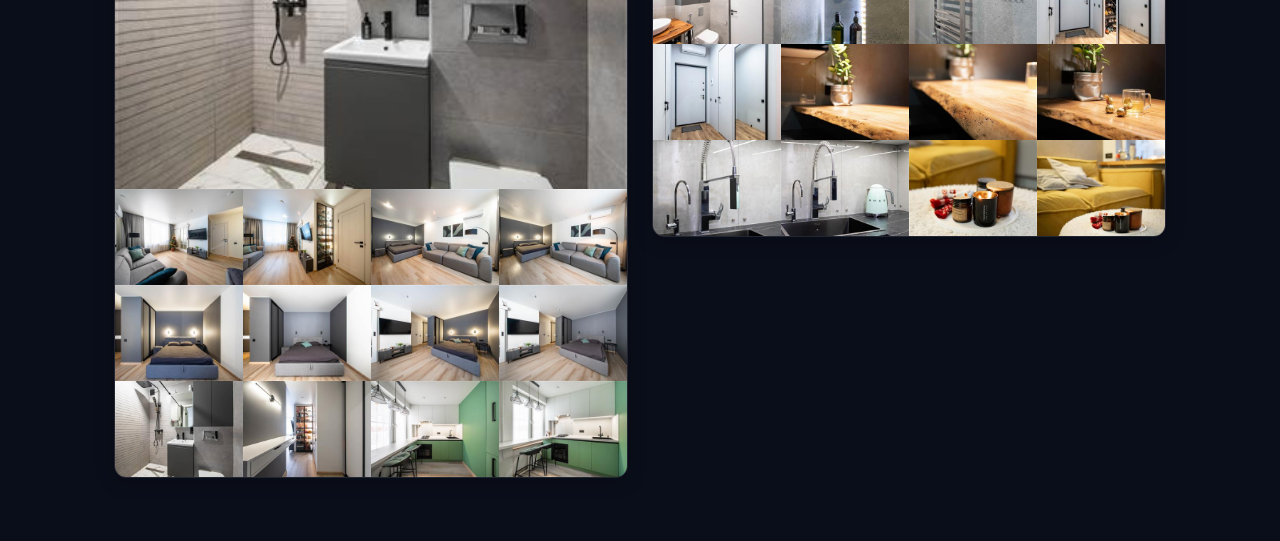
==== commit ee0749fc: "Site update" ====
--- a/index.html
+++ b/index.html
@@ -49,7 +49,8 @@
     </div>
   </div>
 
-  <script src="js/site.js?v=59"></script>
+  <script src="js/post-text.js?v=1"></script>
+  <script src="js/site.js?v=60"></script>
   <script src="js/main.js?v=38"></script>
 </body>
 </html>
--- a/css/style.css
+++ b/css/style.css
@@ -332,6 +332,31 @@
   white-space: pre-line;
 }
 
+.post-text--rich p {
+  white-space: normal;
+}
+
+.post-text--rich p + p {
+  margin-top: 0.75rem;
+}
+
+.post-text a,
+.post-text--rich a {
+  color: var(--accent, #e879d8);
+  text-decoration: underline;
+  text-underline-offset: 2px;
+}
+
+.post-text a:hover,
+.post-text--rich a:hover {
+  opacity: 0.88;
+}
+
+.post-text-gap {
+  height: 0;
+  margin: 0.75rem 0;
+}
+
 .post-card--audio .post-text {
   margin-top: 1rem;
 }
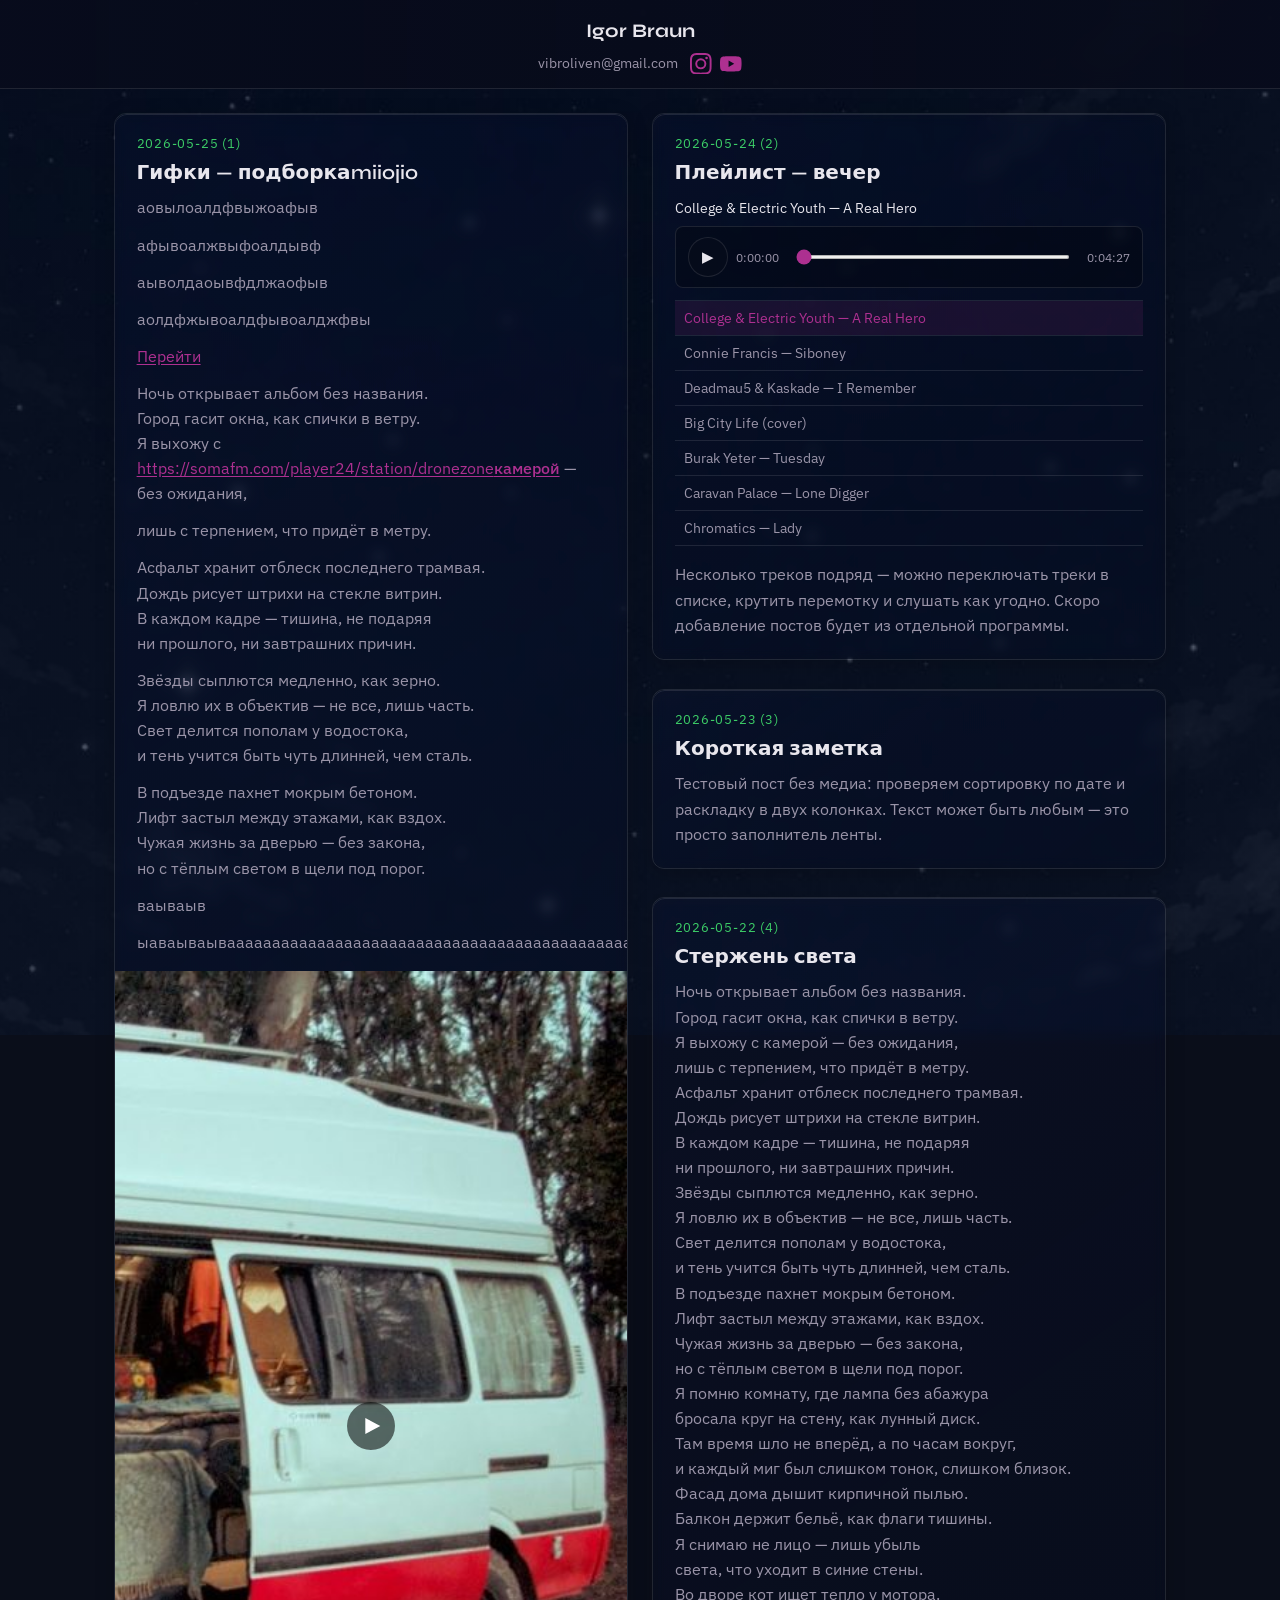
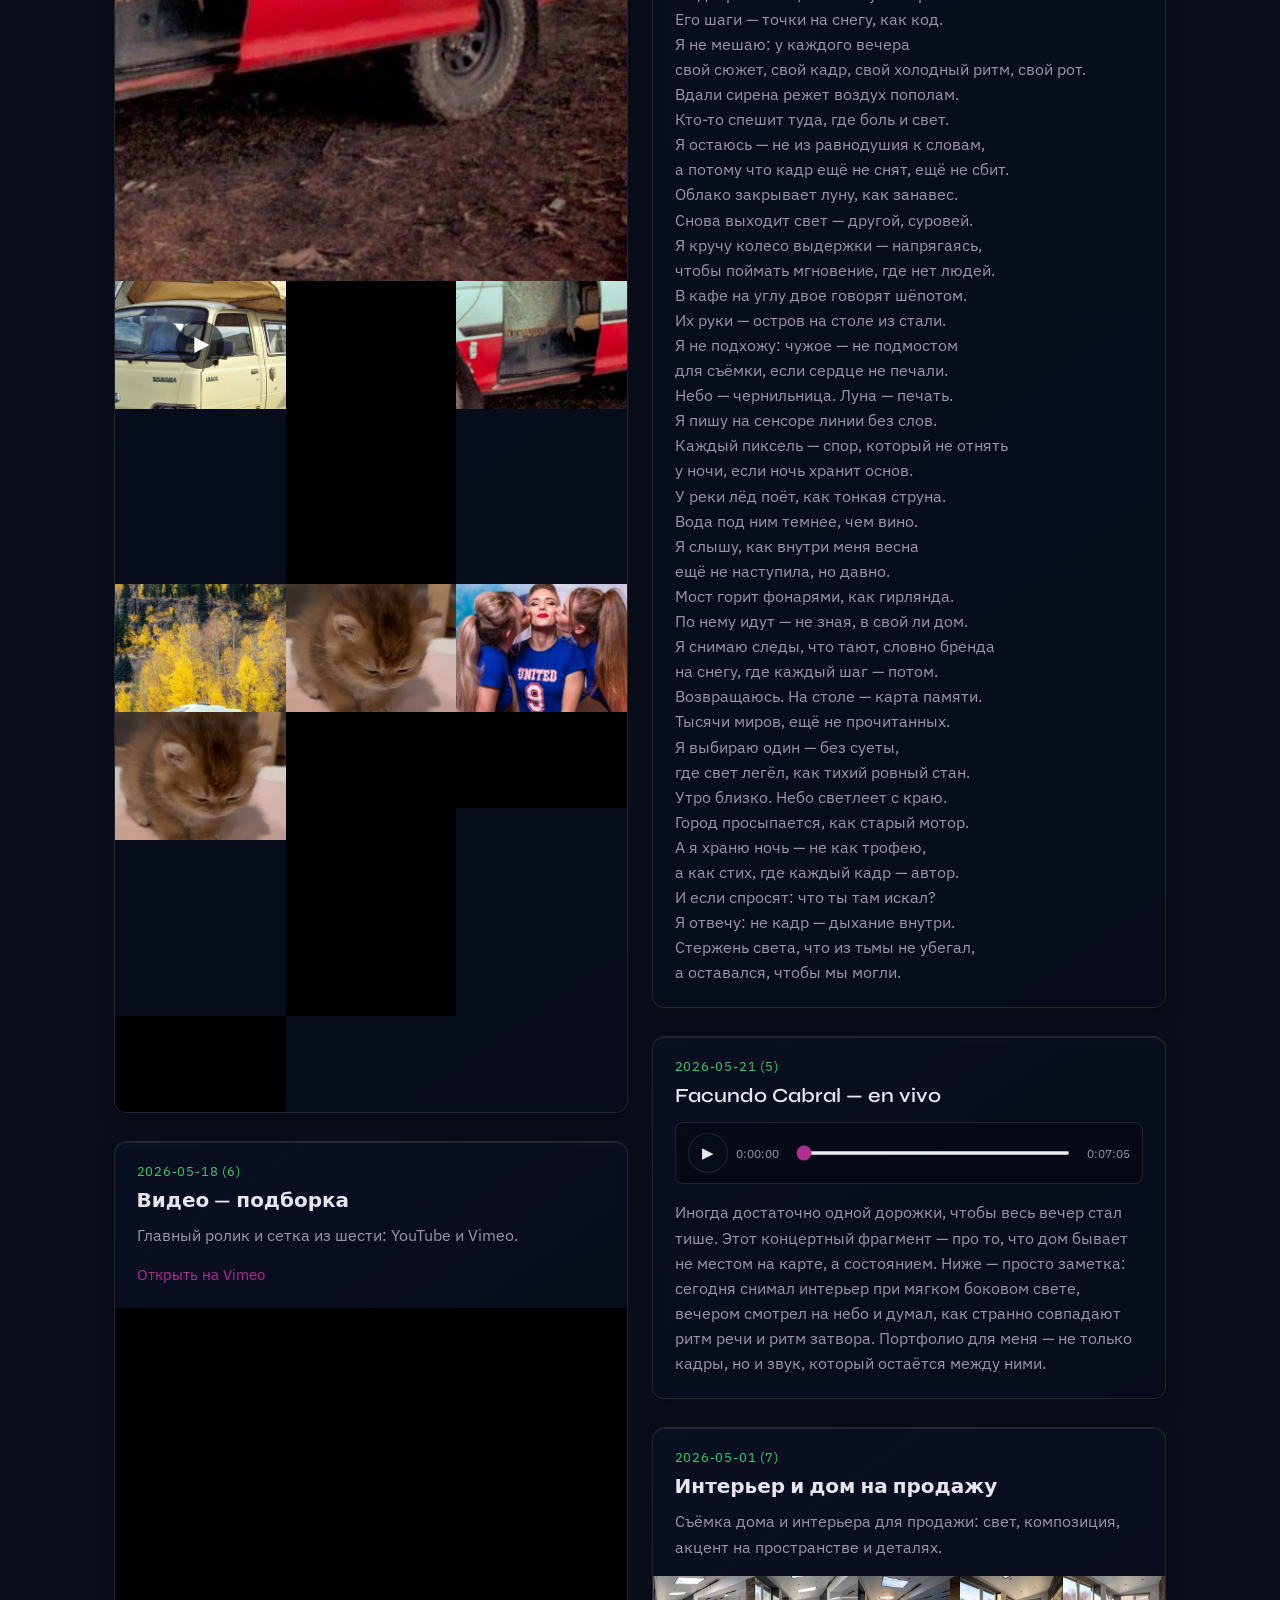
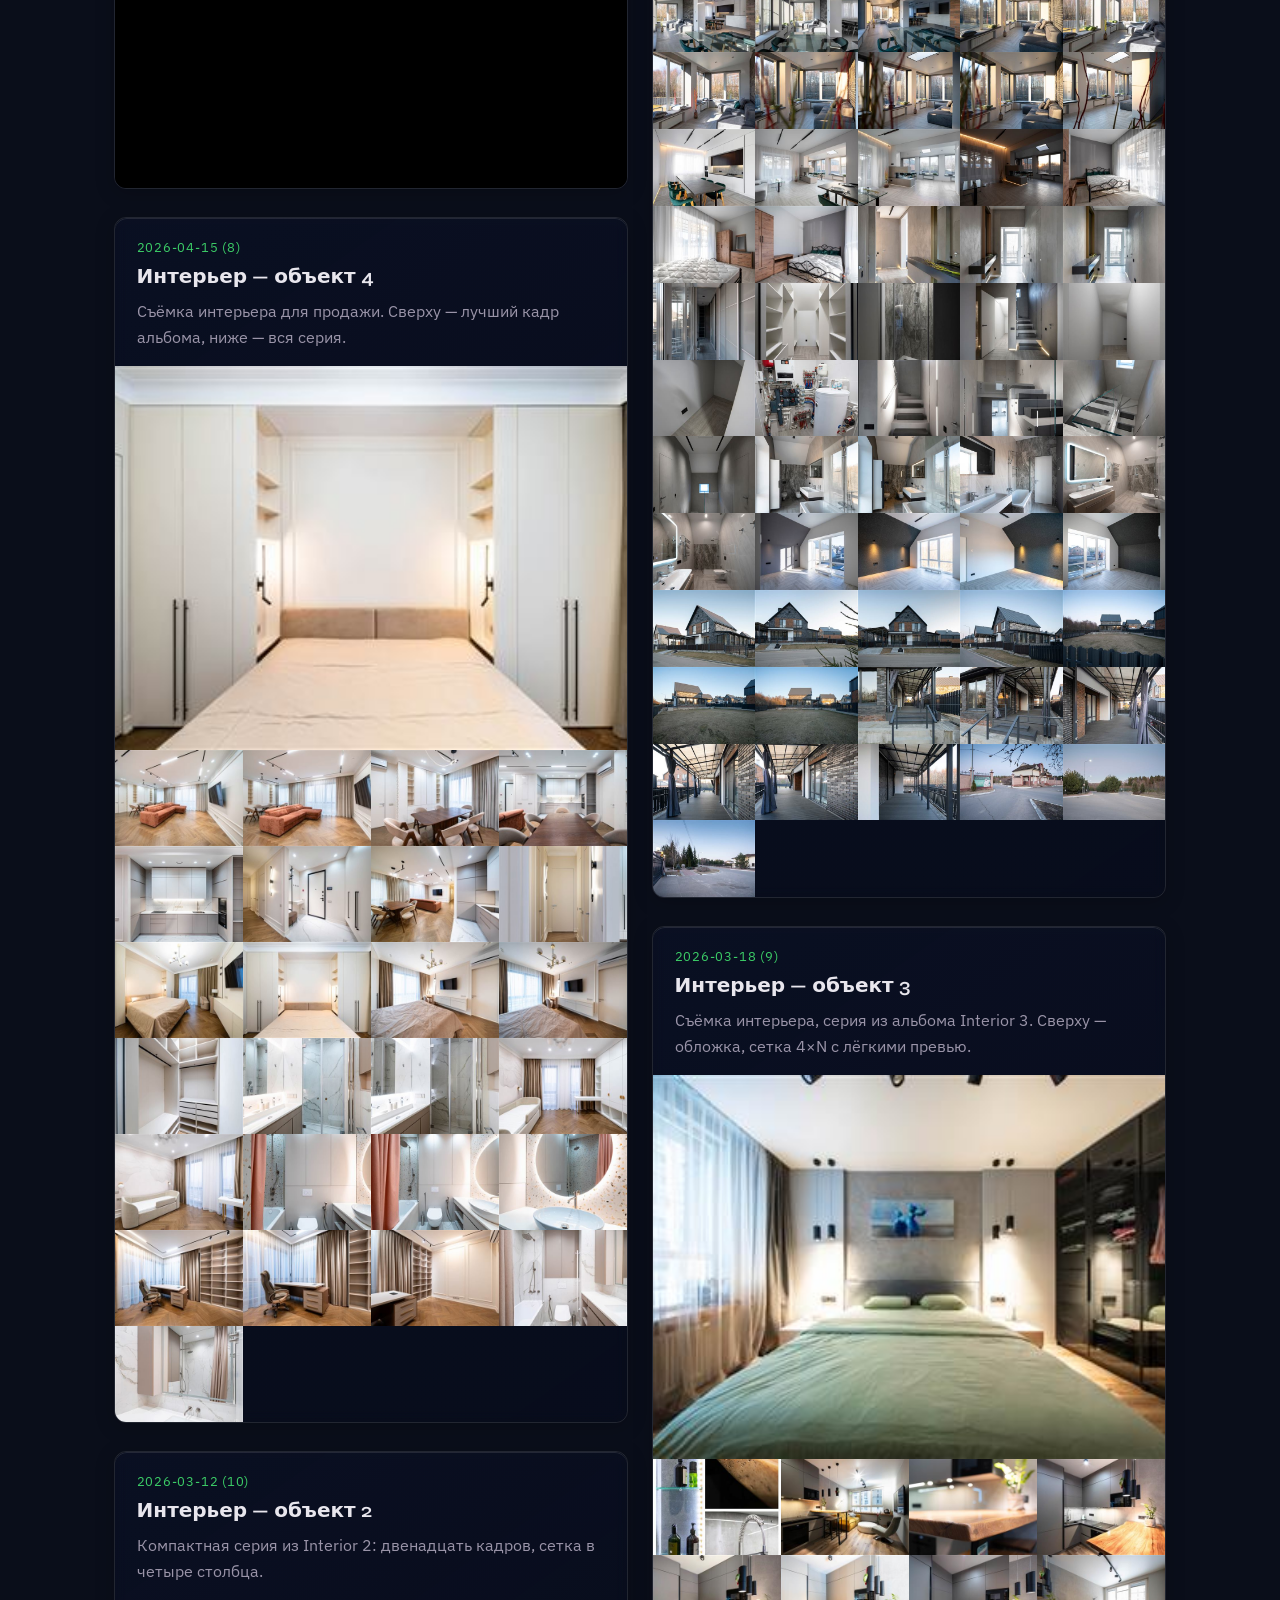
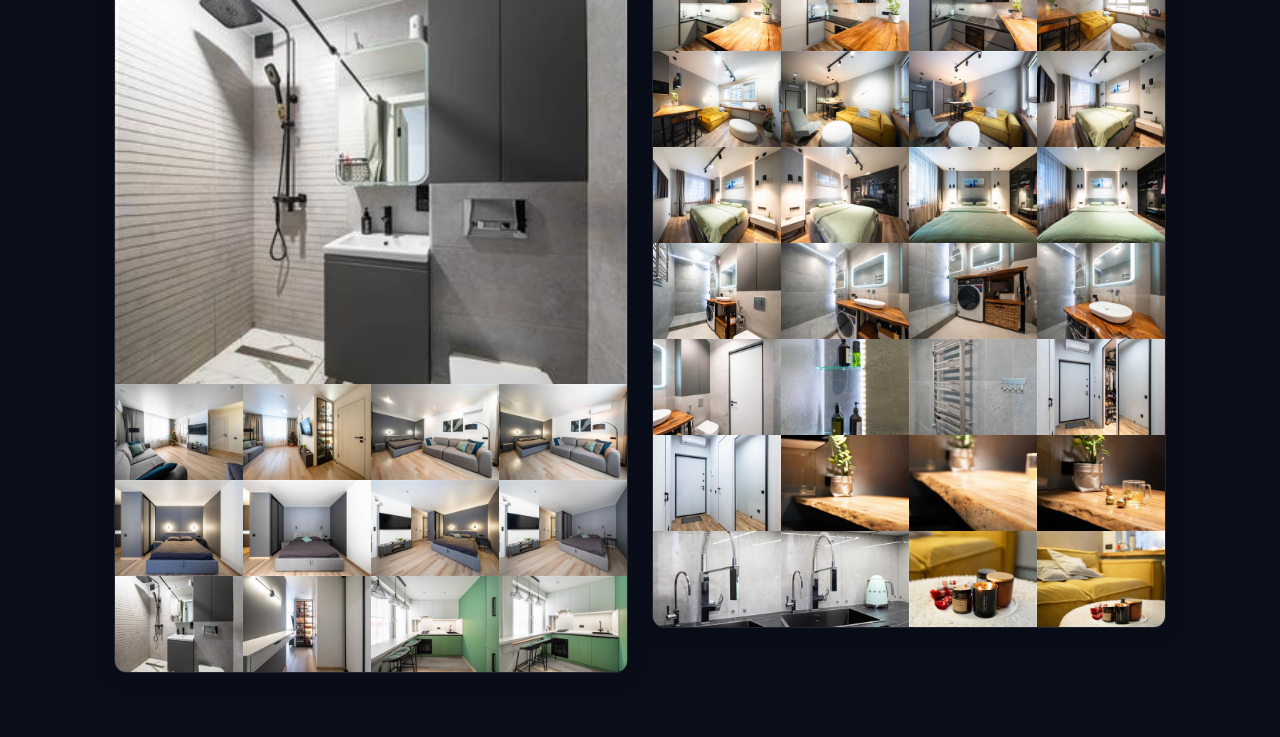
==== commit 4259a52a: "Site update" ====
--- a/index.html
+++ b/index.html
@@ -49,7 +49,7 @@
     </div>
   </div>
 
-  <script src="js/post-text.js?v=1"></script>
+  <script src="js/post-text.js?v=3"></script>
   <script src="js/site.js?v=60"></script>
   <script src="js/main.js?v=38"></script>
 </body>
--- a/css/style.css
+++ b/css/style.css
@@ -352,6 +352,10 @@
   opacity: 0.88;
 }
 
+.post-text--rich a.post-text__file-link {
+  font-weight: 500;
+}
+
 .post-text-gap {
   height: 0;
   margin: 0.75rem 0;
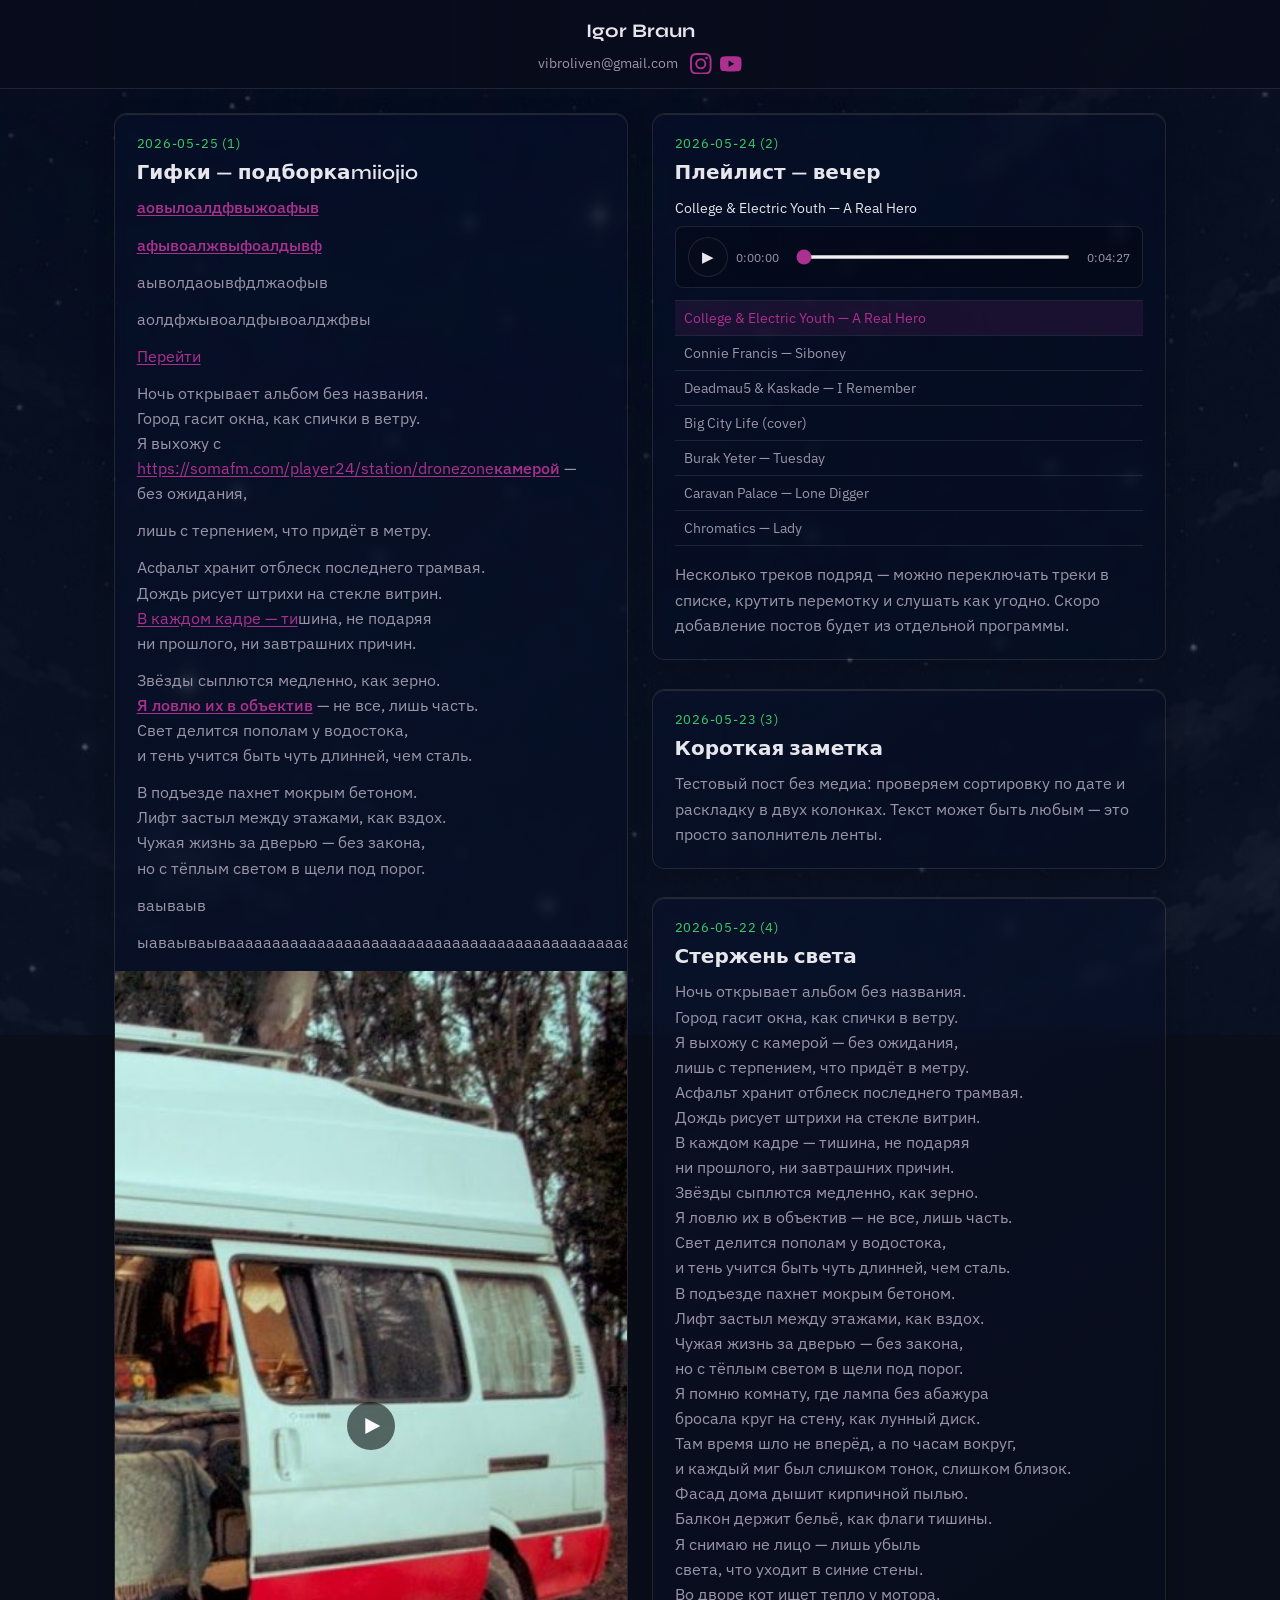
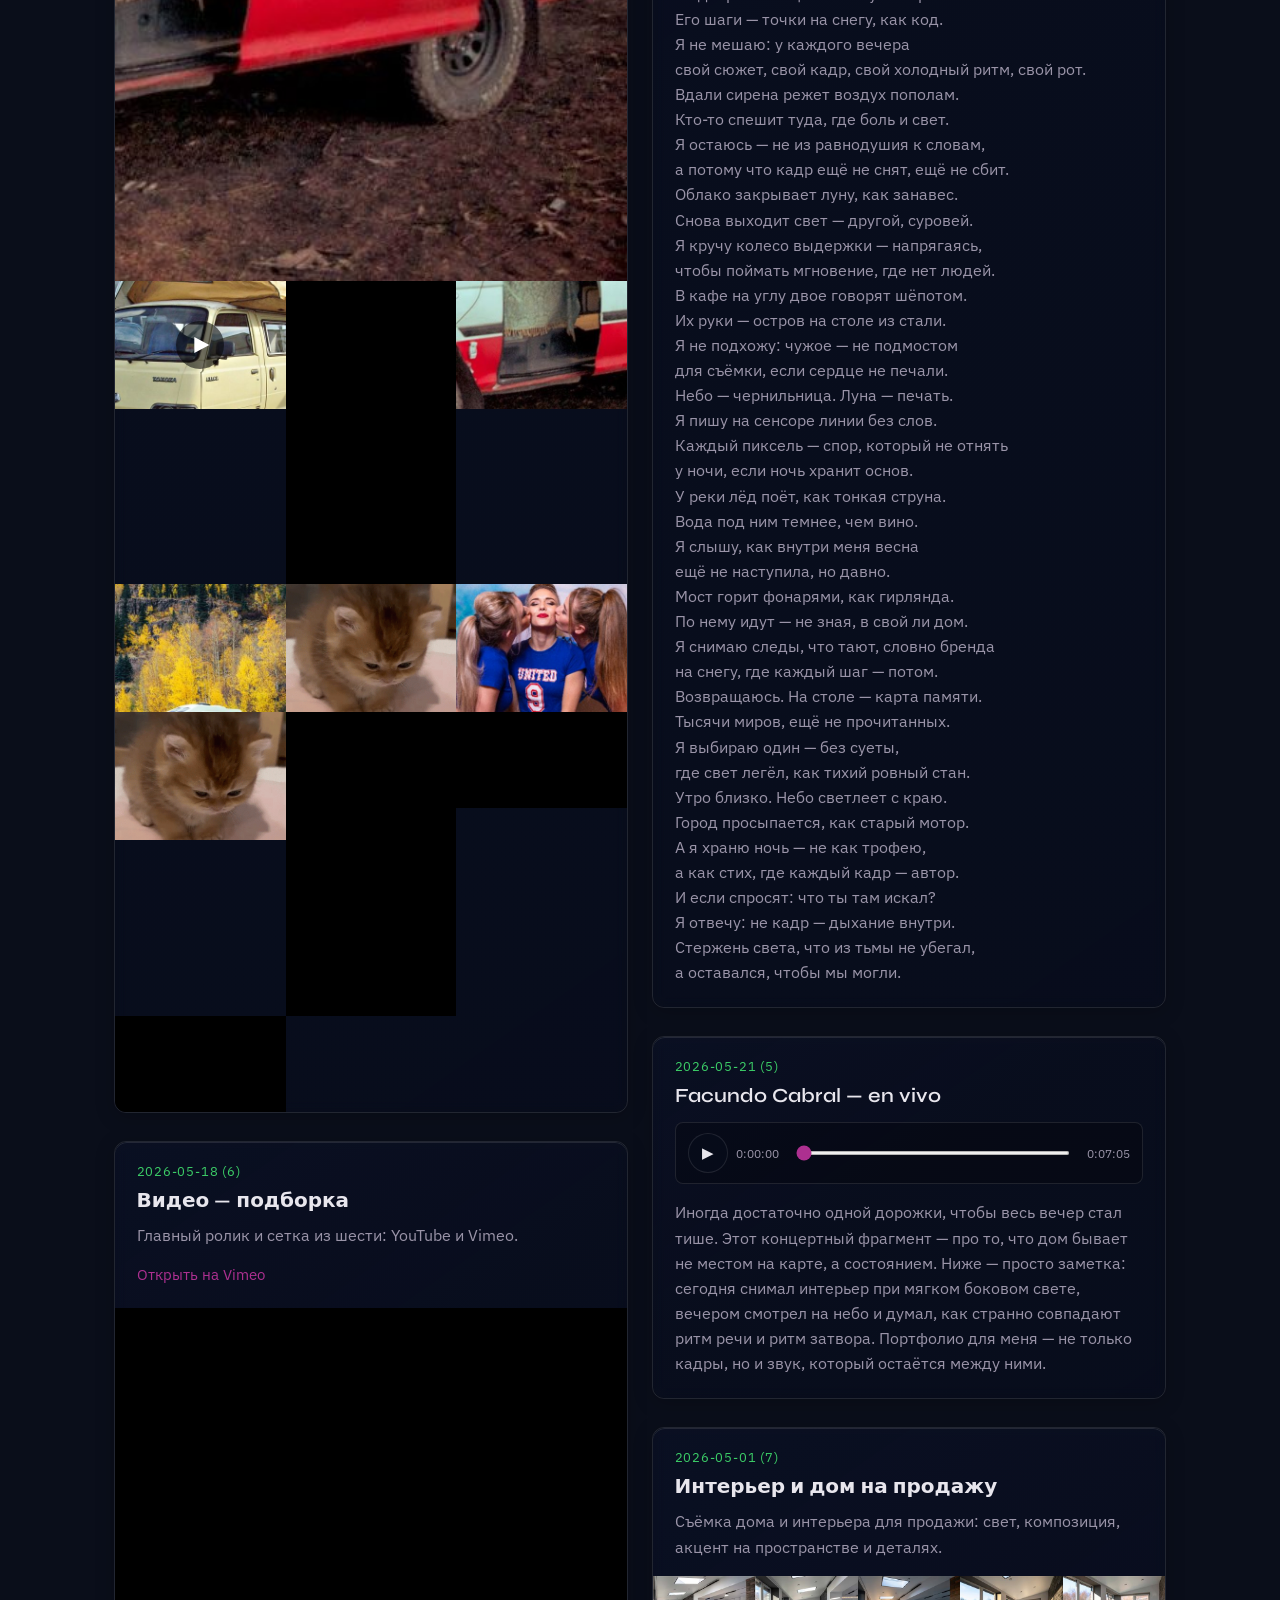
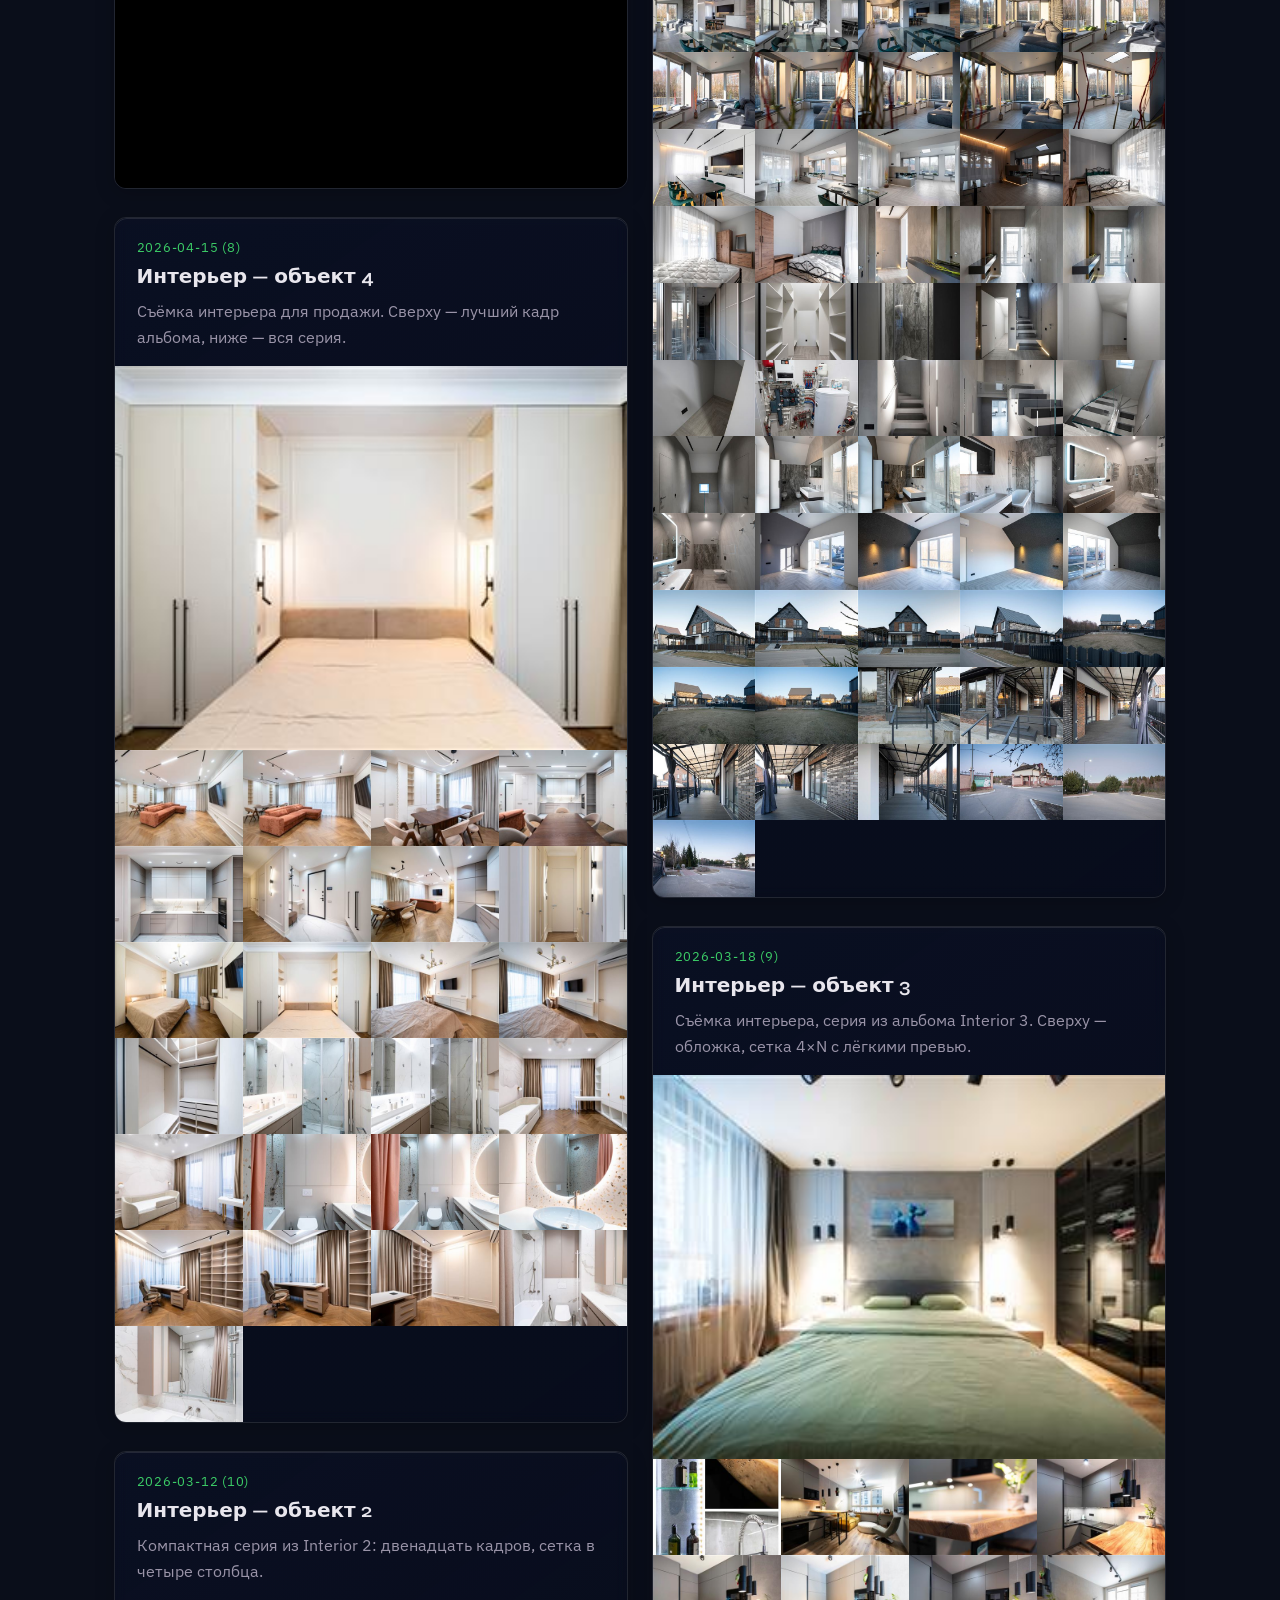
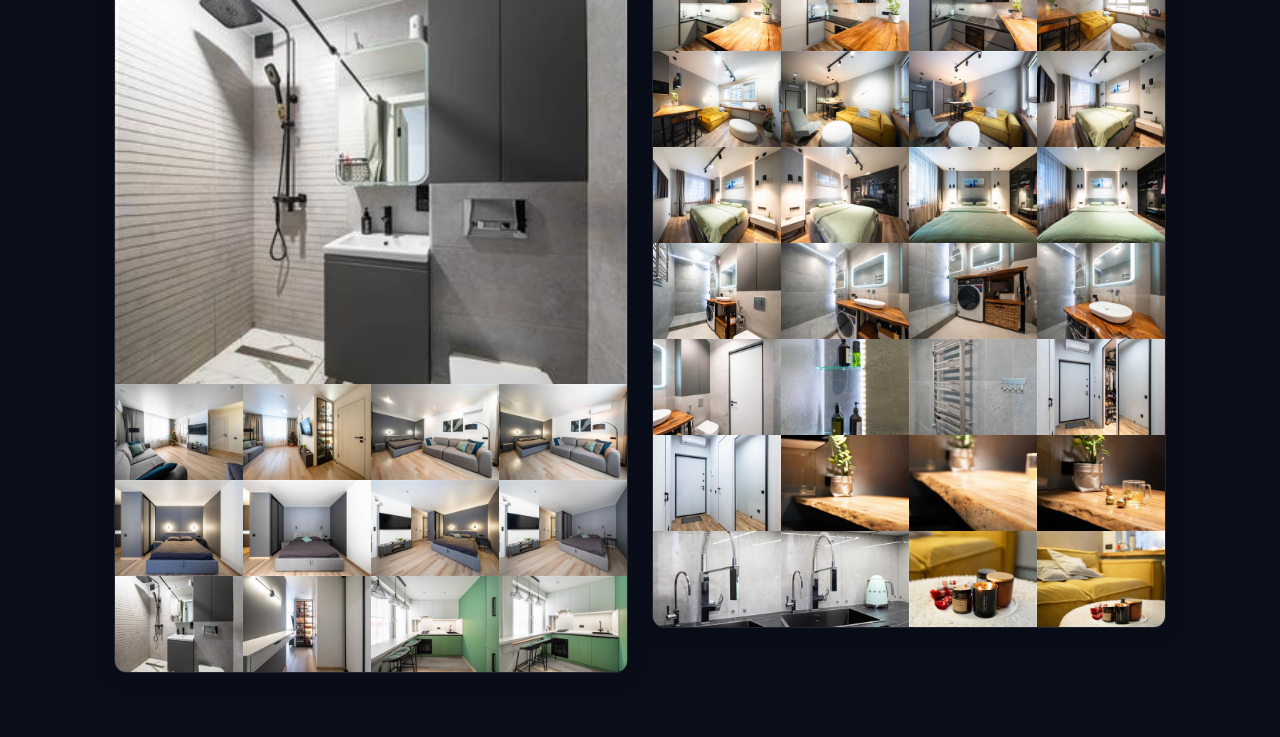
==== commit 1647c202: "Site update" ====
--- a/index.html
+++ b/index.html
@@ -49,7 +49,8 @@
     </div>
   </div>
 
-  <script src="js/post-text.js?v=3"></script>
+  <script src="js/attachment-path.js?v=1"></script>
+  <script src="js/post-text.js?v=4"></script>
   <script src="js/site.js?v=60"></script>
   <script src="js/main.js?v=38"></script>
 </body>
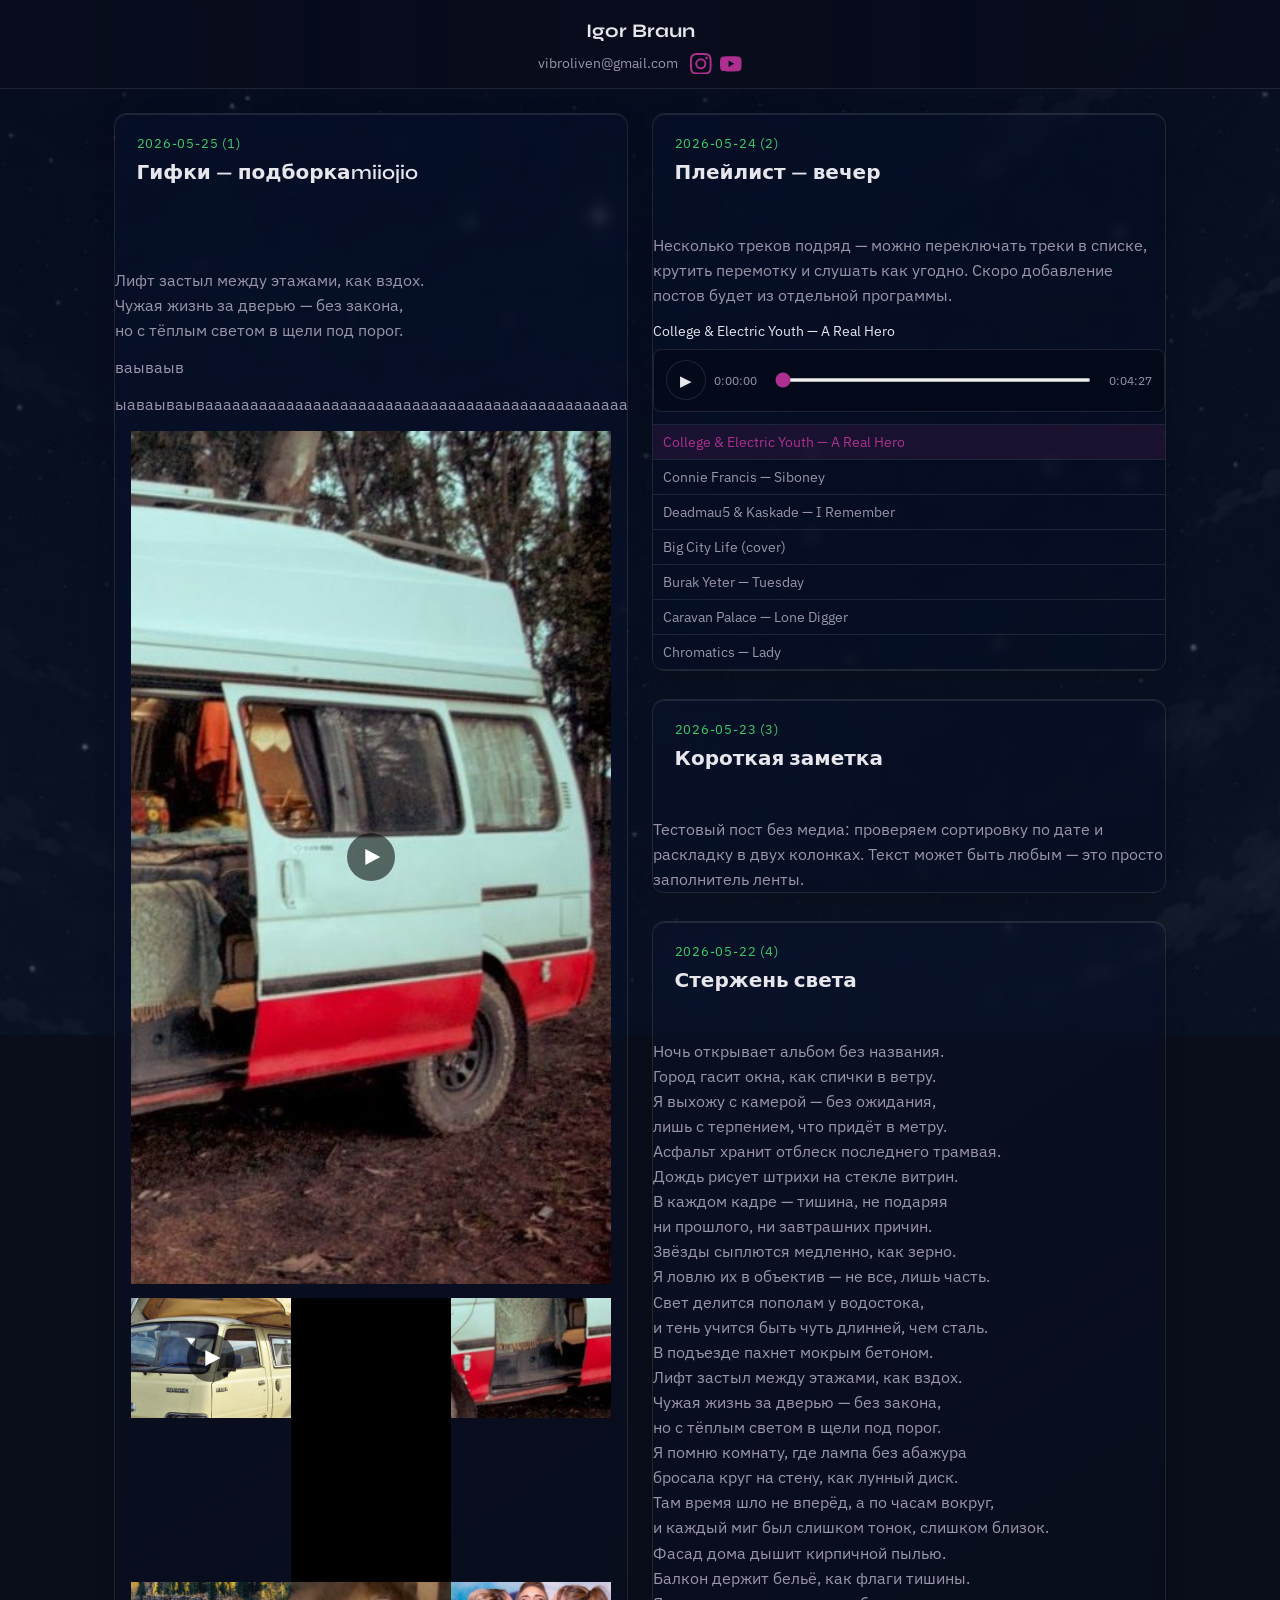
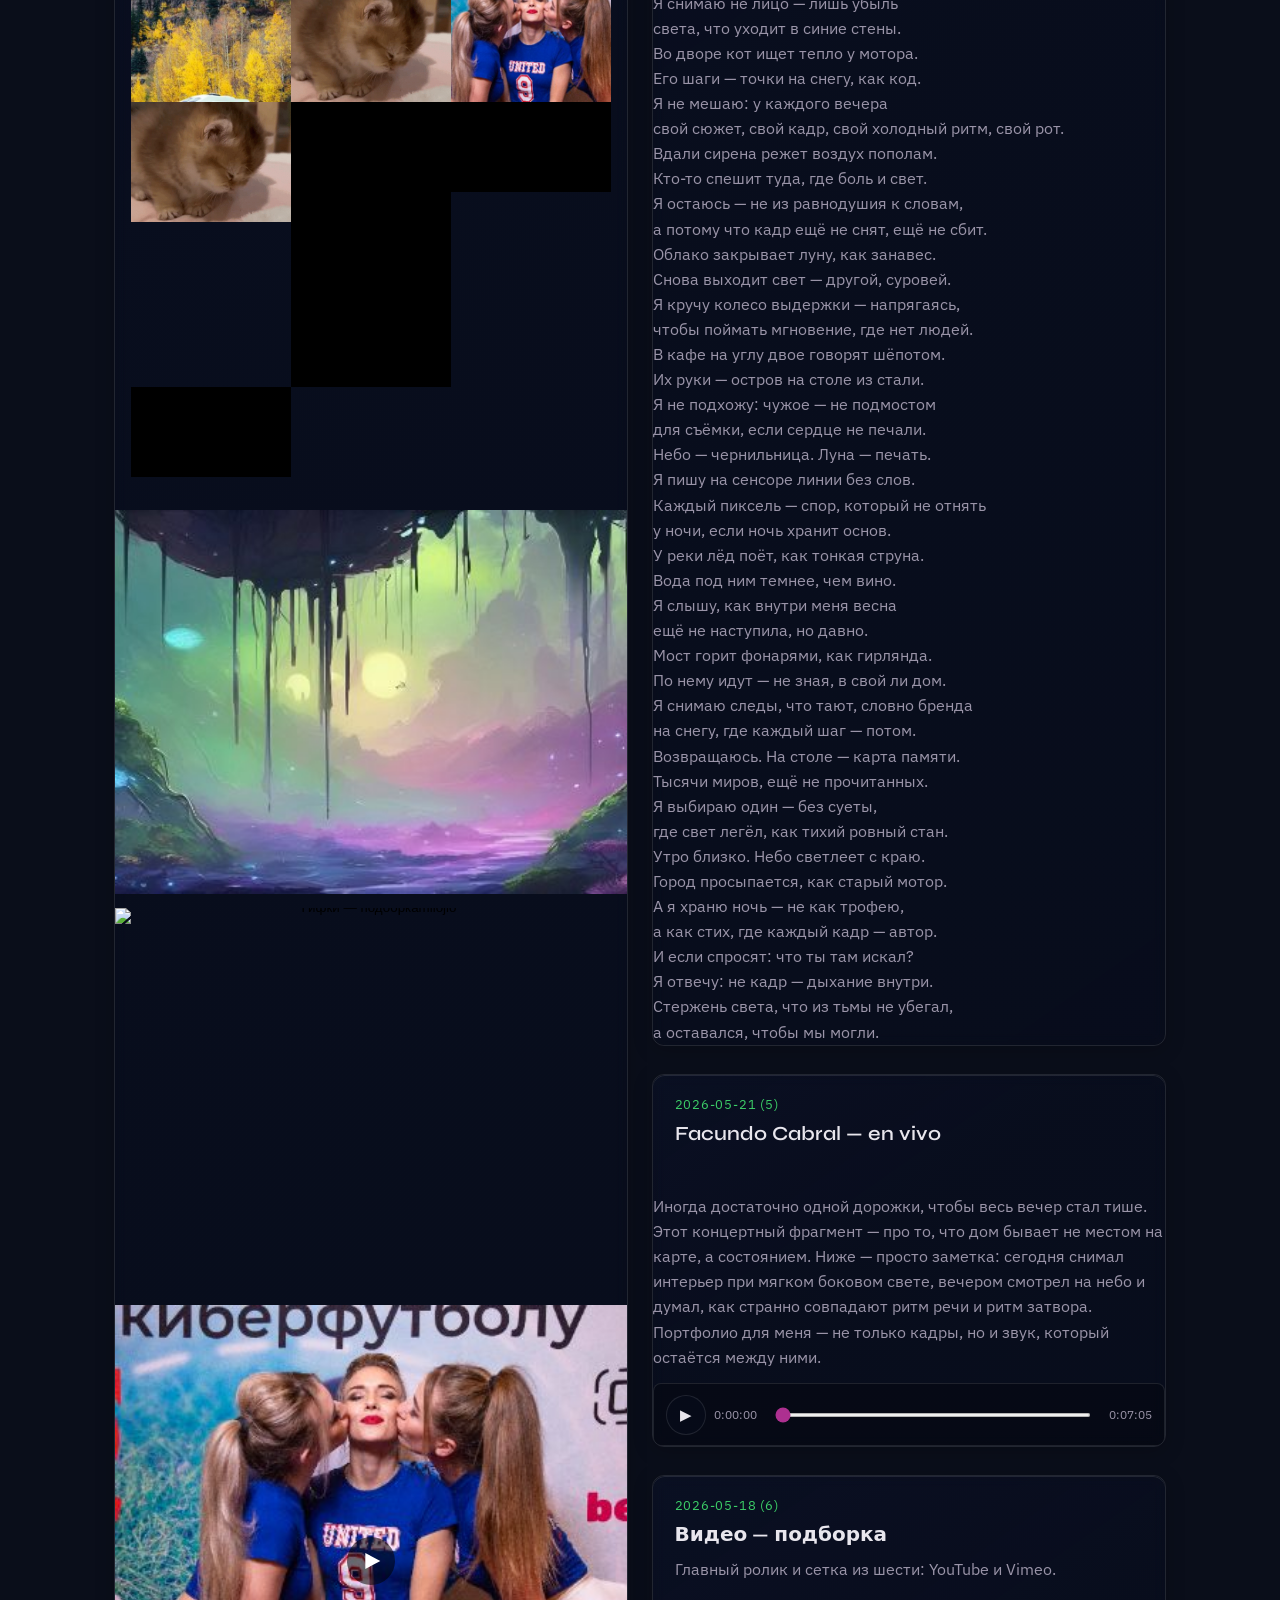
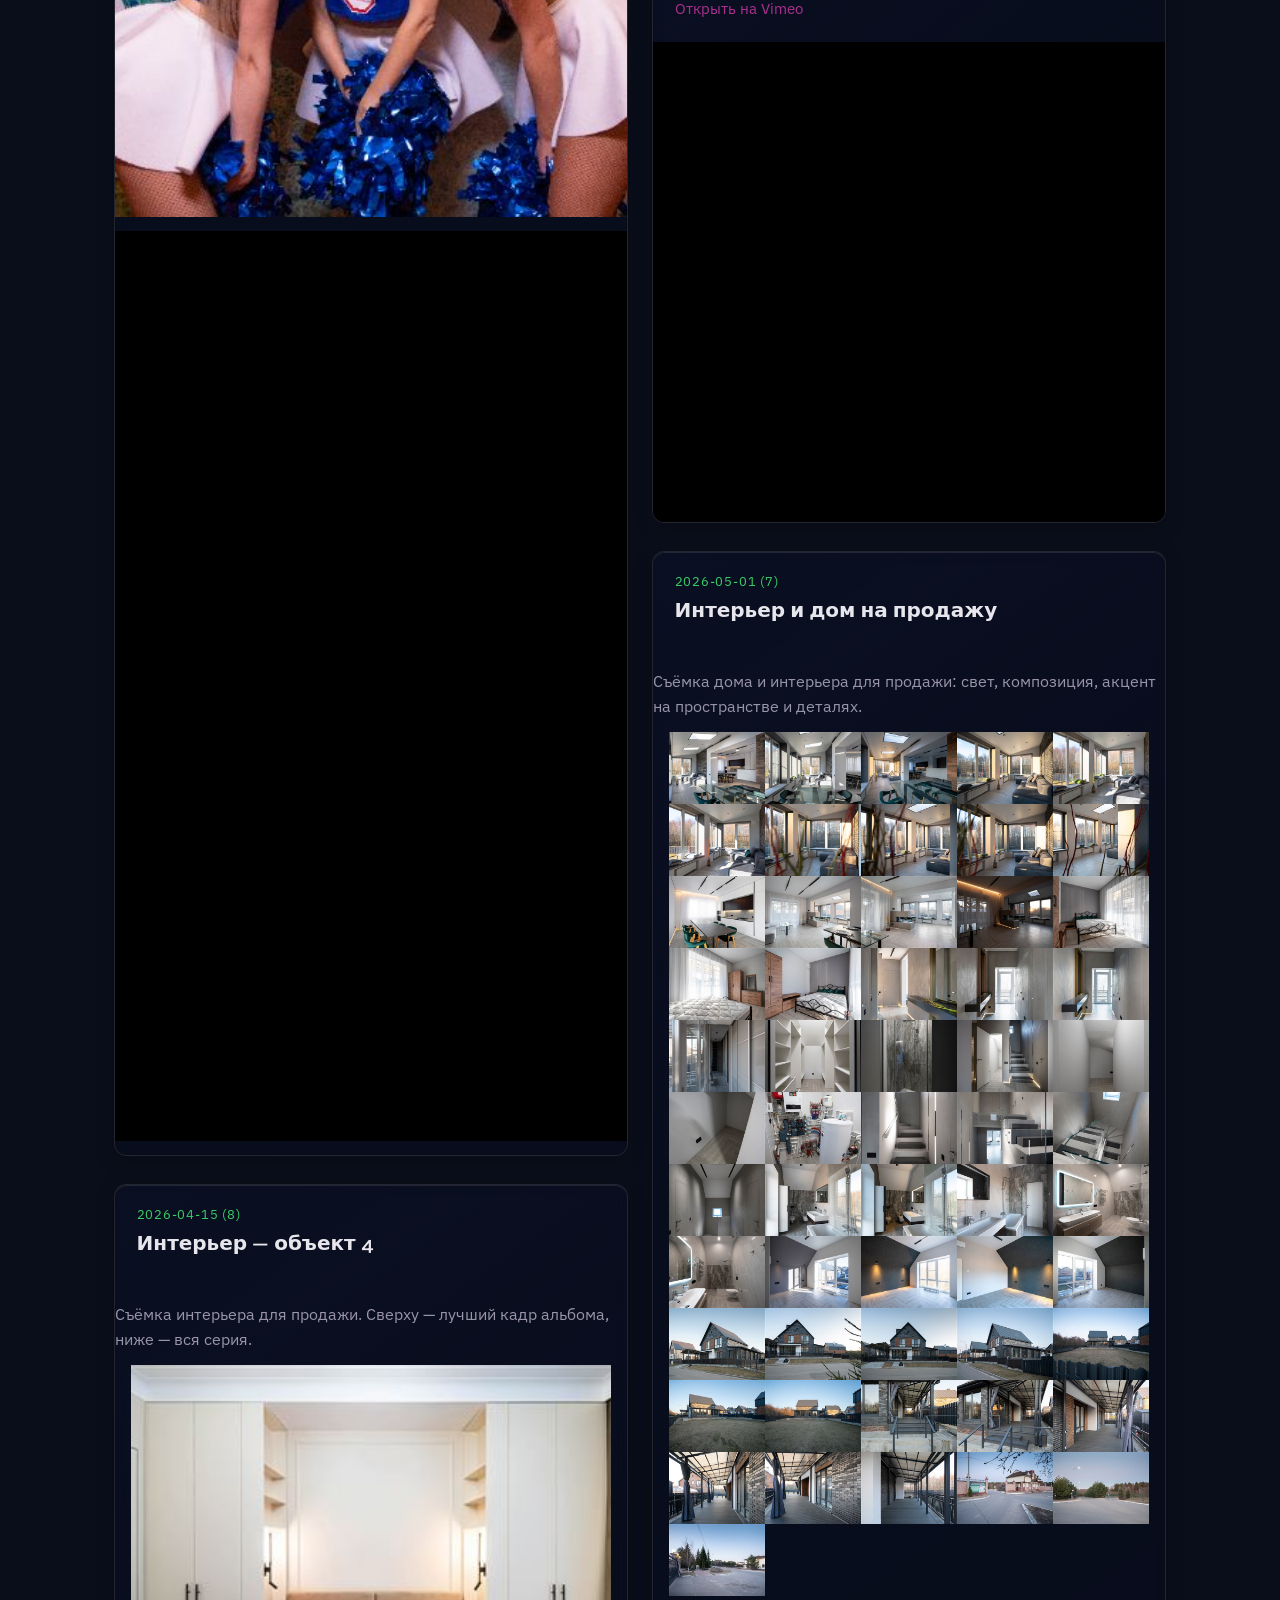
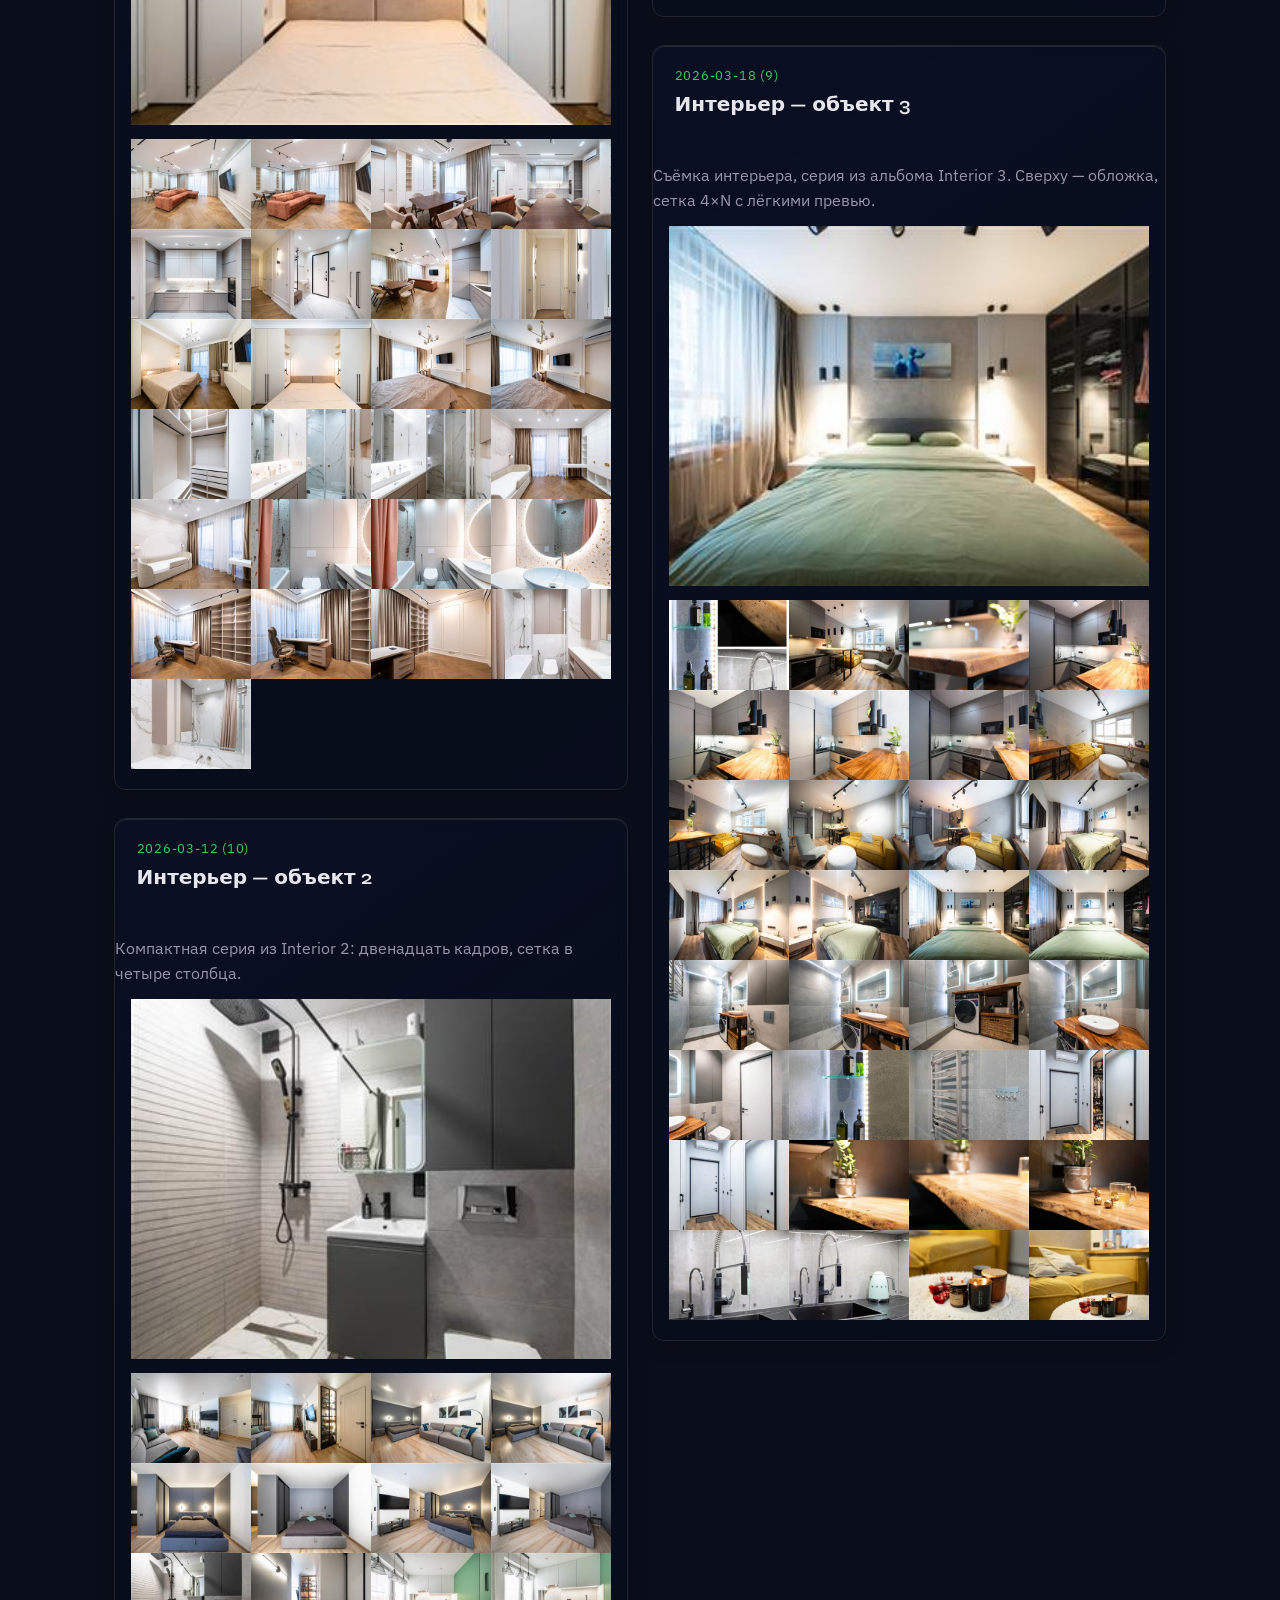
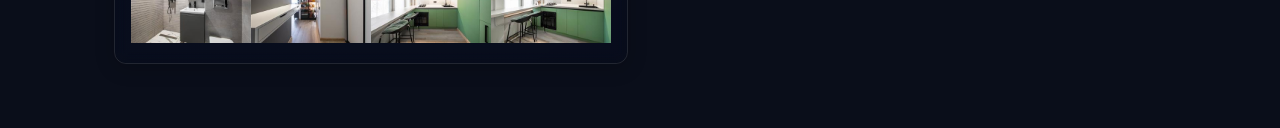
==== commit 6d8f2ebc: "Site update" ====
--- a/index.html
+++ b/index.html
@@ -51,7 +51,7 @@
 
   <script src="js/attachment-path.js?v=1"></script>
   <script src="js/post-text.js?v=4"></script>
-  <script src="js/site.js?v=60"></script>
+  <script src="js/site.js?v=61"></script>
   <script src="js/main.js?v=38"></script>
 </body>
 </html>
--- a/css/style.css
+++ b/css/style.css
@@ -361,6 +361,22 @@
   margin: 0.75rem 0;
 }
 
+.post-card--sections .post-body--head {
+  margin-bottom: 0.25rem;
+}
+
+.post-section {
+  margin-top: 0.85rem;
+}
+
+.post-section--media .post-cover {
+  margin-top: 0;
+}
+
+.post-section--gallery .post-gallery {
+  margin-top: 0;
+}
+
 .post-card--audio .post-text {
   margin-top: 1rem;
 }
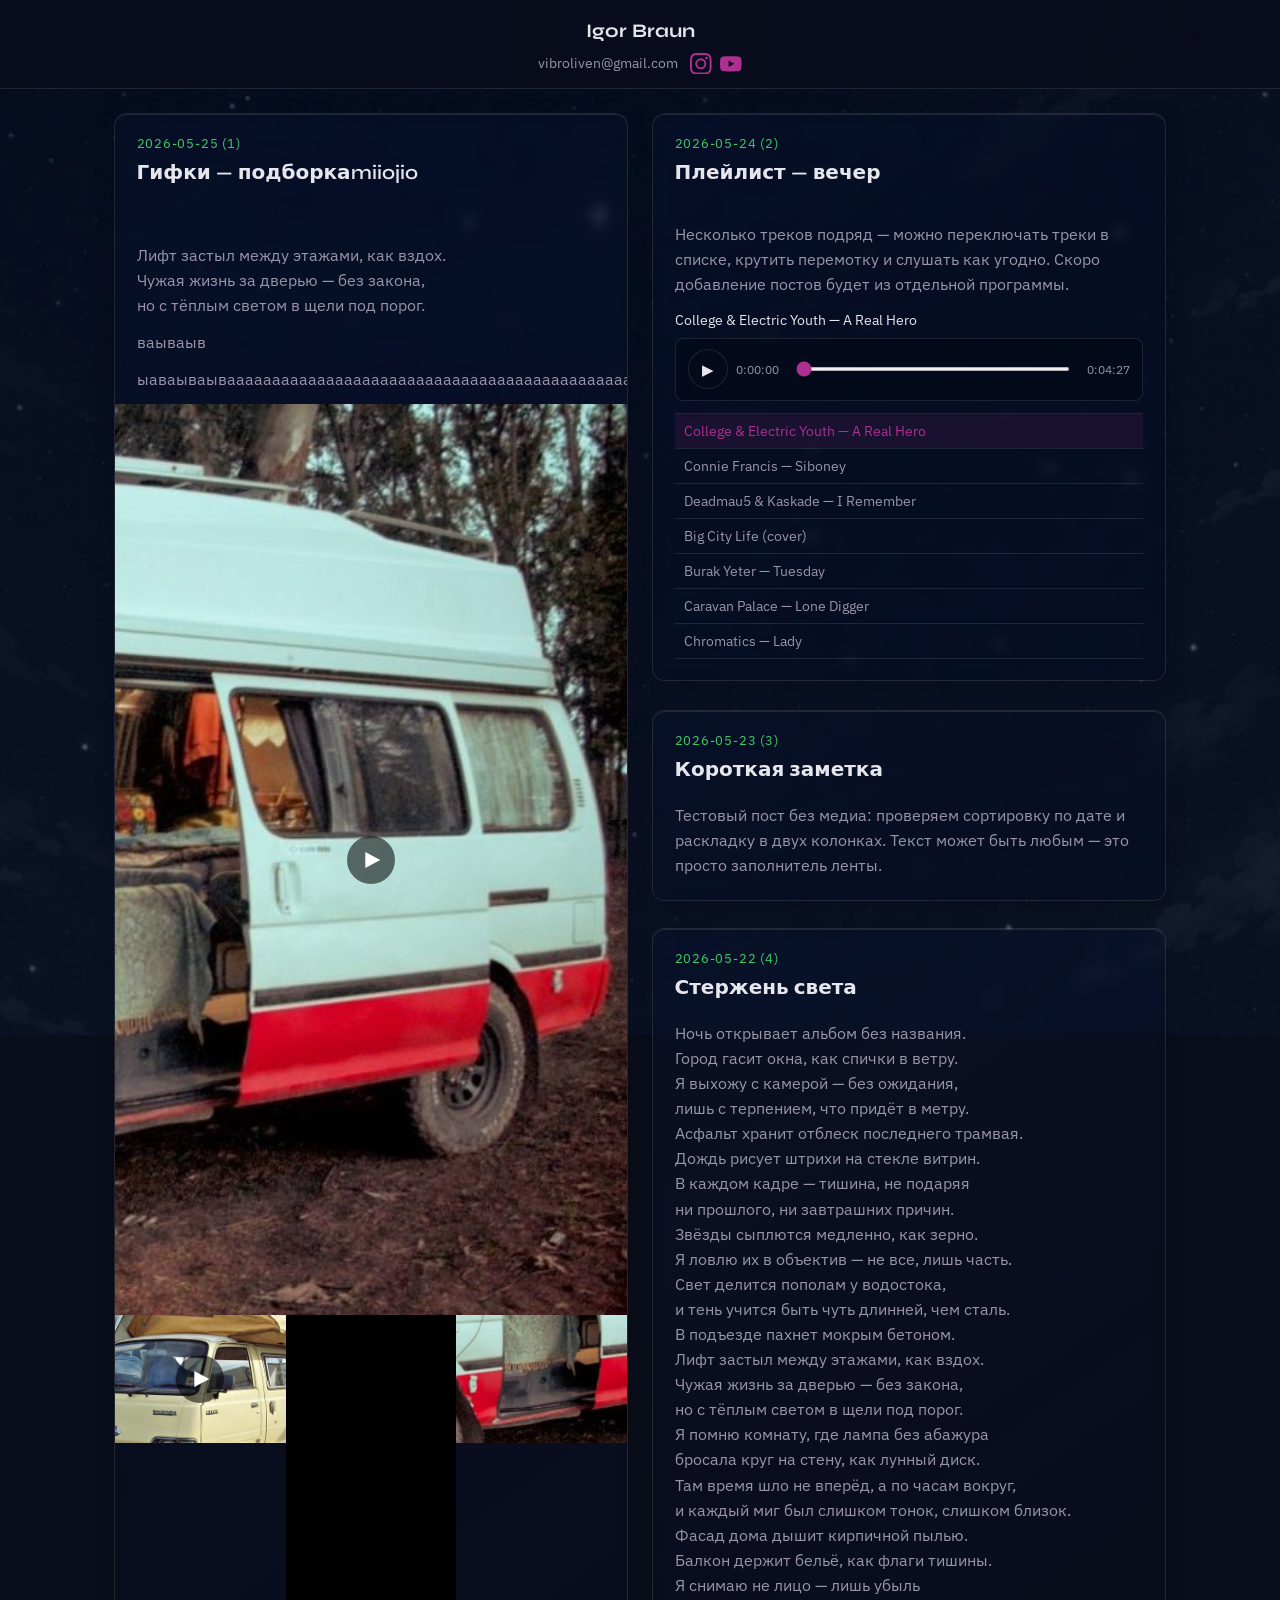
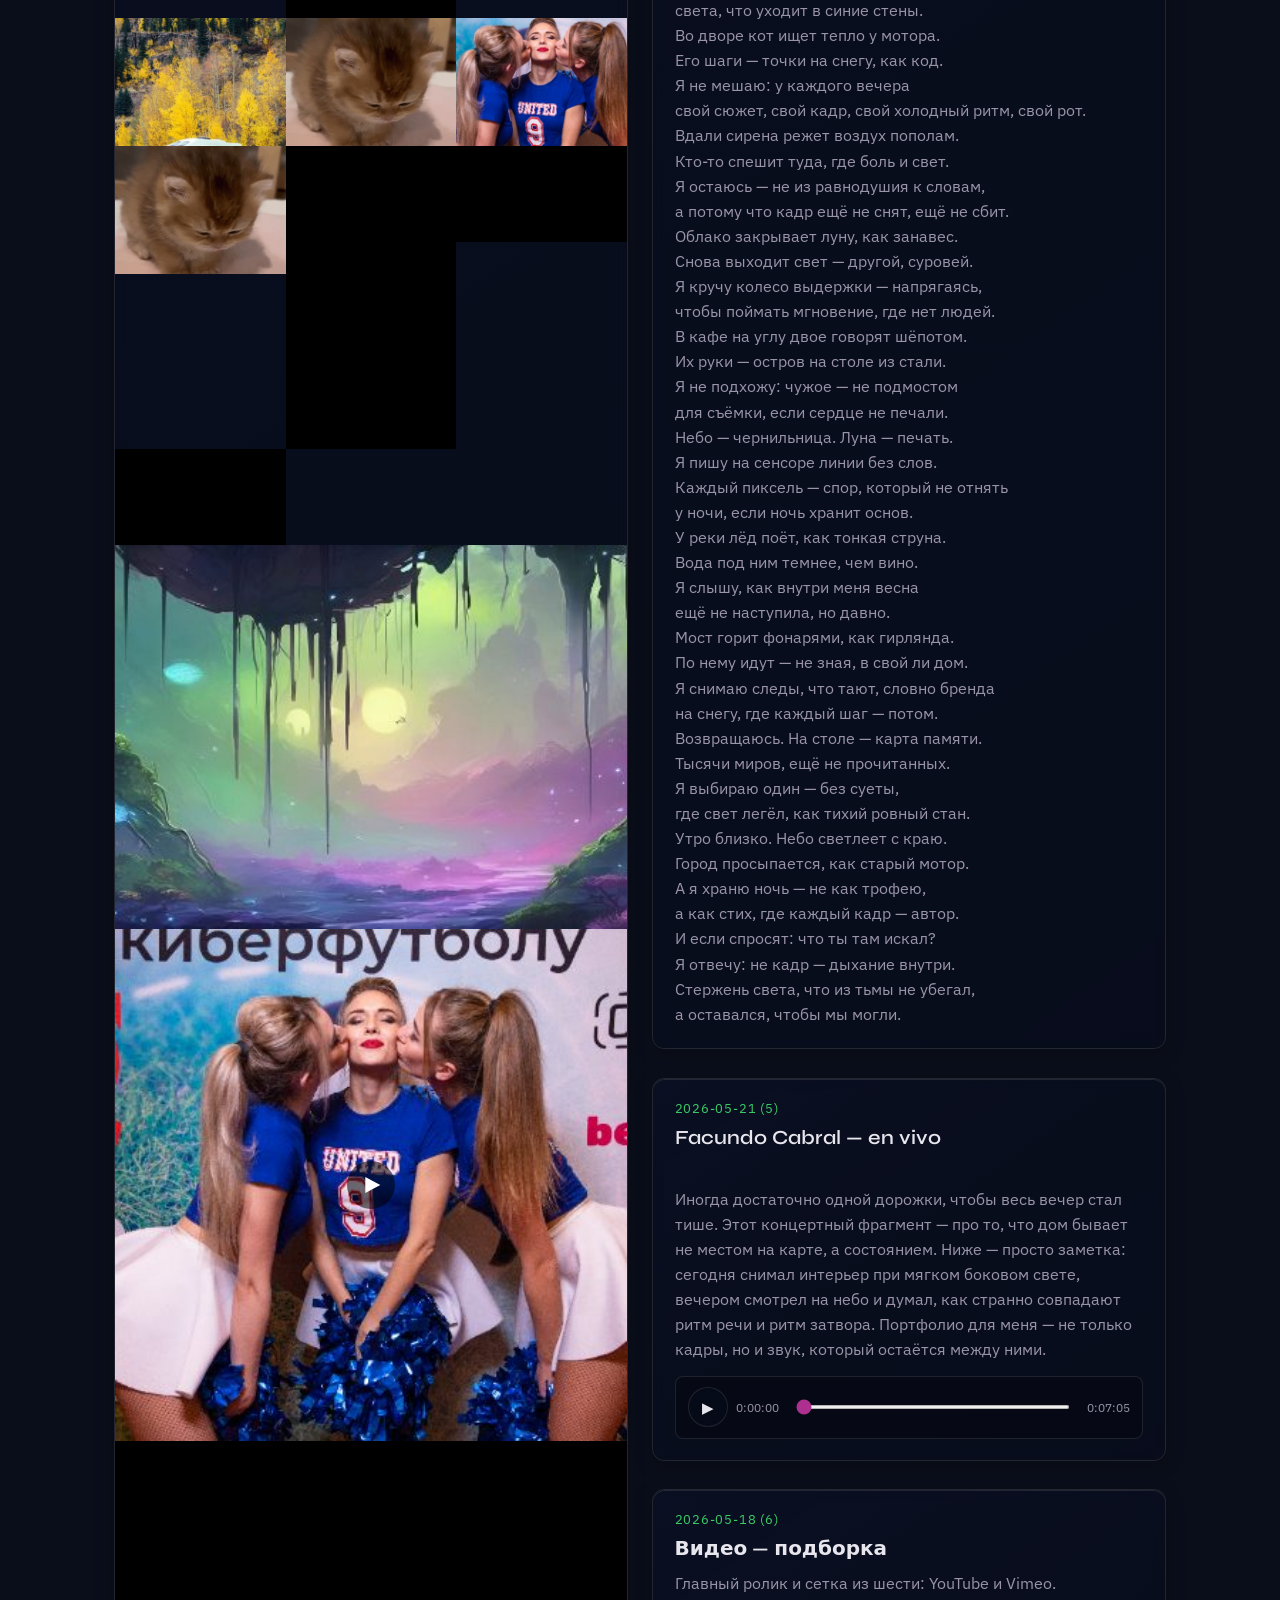
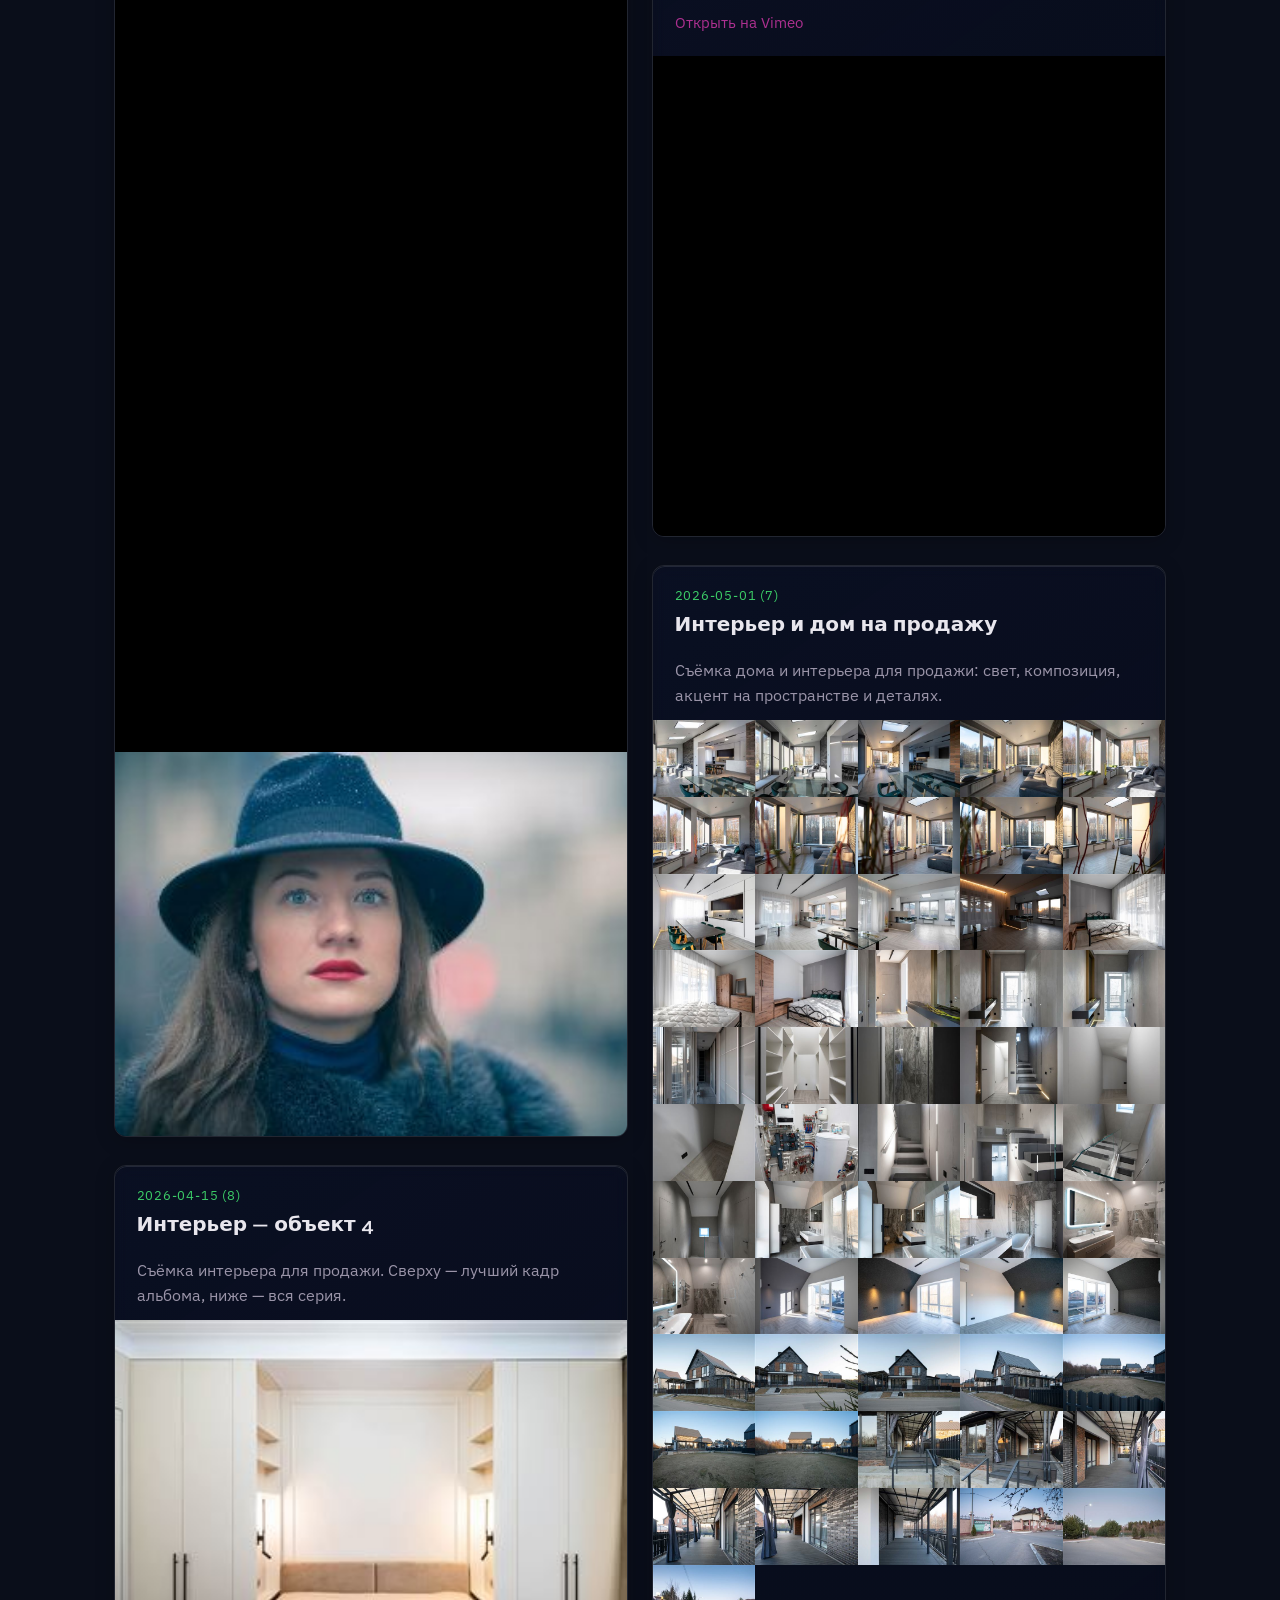
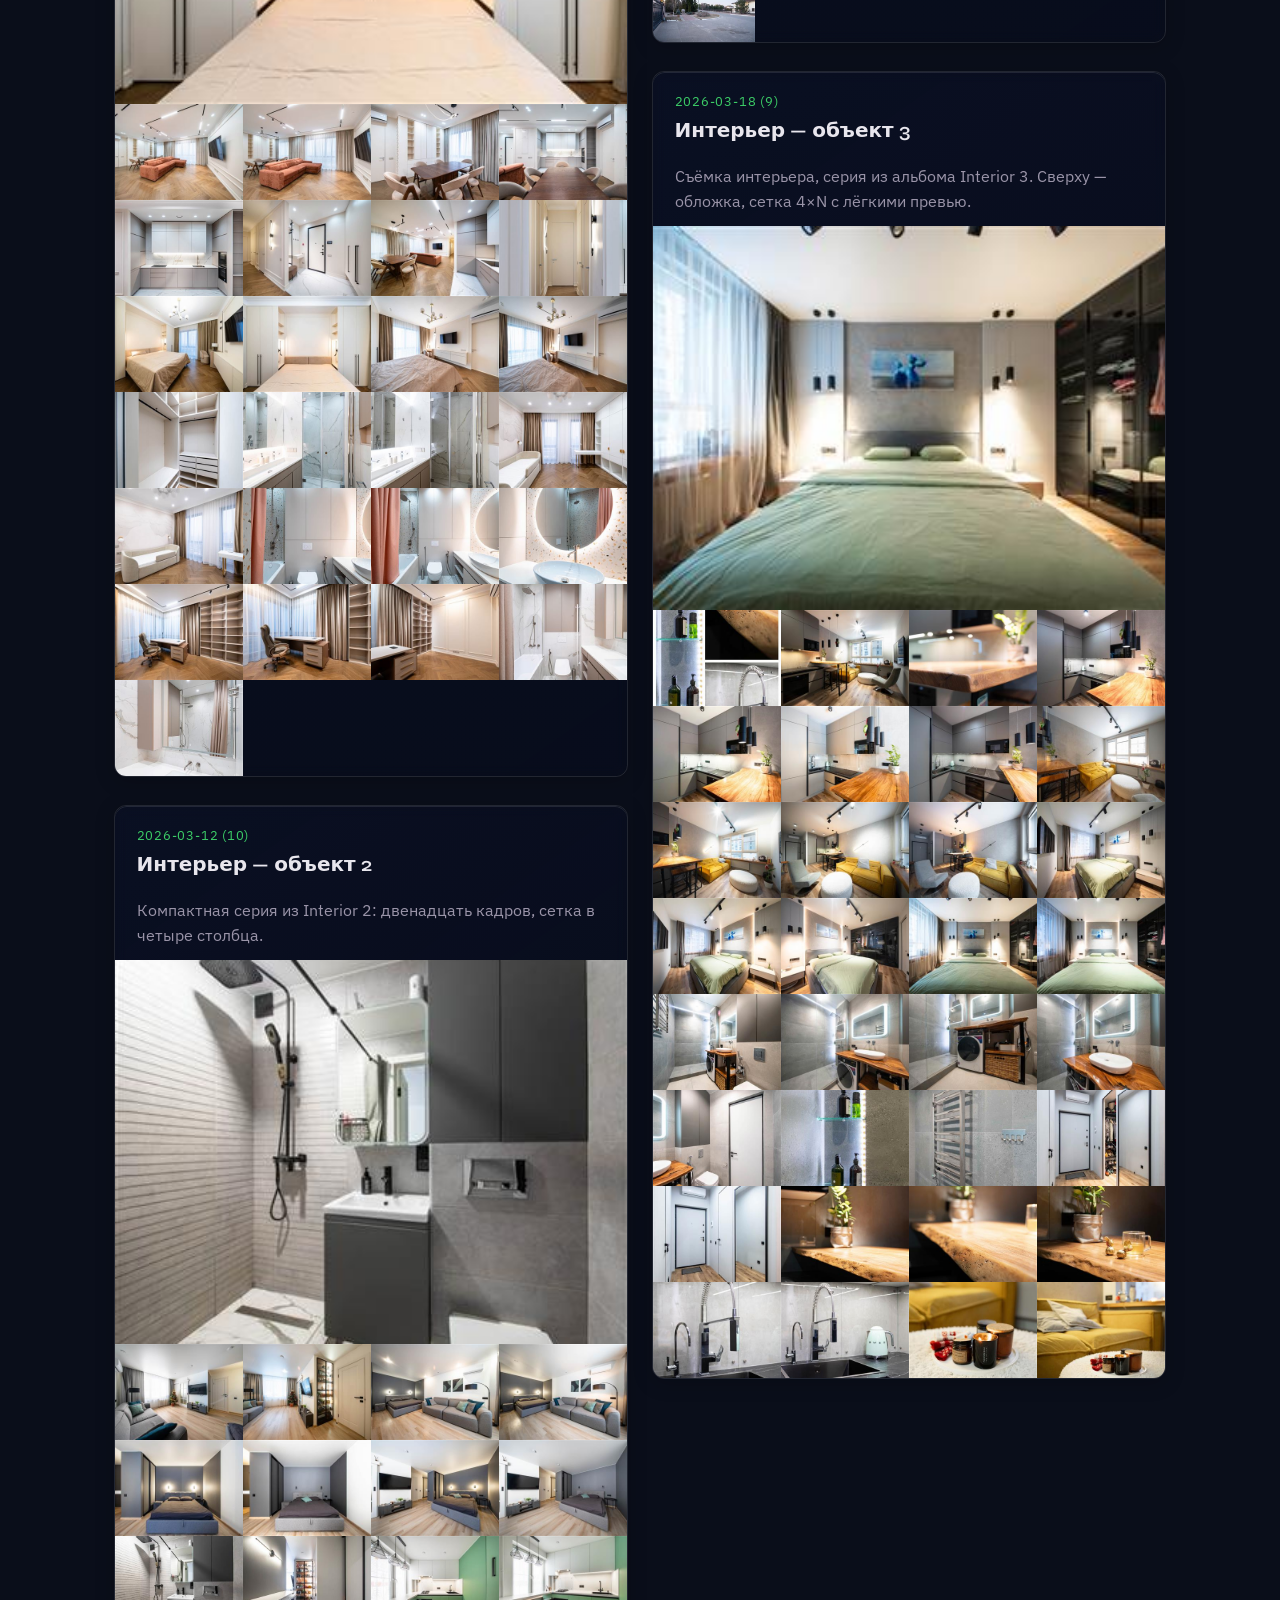
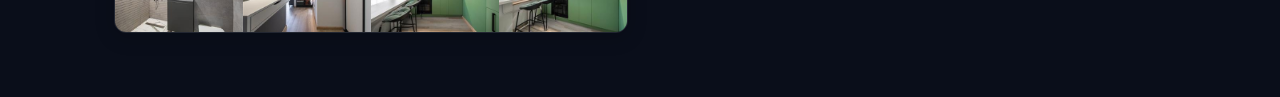
==== commit a8e23196: "Обновление сайта" ====
--- a/index.html
+++ b/index.html
@@ -8,7 +8,7 @@
   <link rel="preconnect" href="https://fonts.googleapis.com" />
   <link rel="preconnect" href="https://fonts.gstatic.com" crossorigin />
   <link href="https://fonts.googleapis.com/css2?family=Syne:wght@400;600;700&family=IBM+Plex+Sans:wght@400;500&display=swap" rel="stylesheet" />
-  <link rel="stylesheet" href="css/style.css?v=58" />
+  <link rel="stylesheet" href="css/style.css?v=59" />
 </head>
 <body>
   <div class="site-bg" aria-hidden="true"></div>
@@ -51,7 +51,7 @@
 
   <script src="js/attachment-path.js?v=1"></script>
   <script src="js/post-text.js?v=4"></script>
-  <script src="js/site.js?v=61"></script>
+  <script src="js/site.js?v=62"></script>
   <script src="js/main.js?v=38"></script>
 </body>
 </html>
--- a/css/style.css
+++ b/css/style.css
@@ -361,19 +361,50 @@
   margin: 0.75rem 0;
 }
 
+/* Посты с sections: текст с отступами, галерея и обложка — на всю ширину карточки */
 .post-card--sections .post-body--head {
-  margin-bottom: 0.25rem;
+  padding: 1.25rem 1.35rem 0.65rem;
+  margin-bottom: 0;
+}
+
+.post-card--sections .post-section--text,
+.post-card--sections .post-section--audio,
+.post-card--sections .post-section--playlist {
+  padding: 0 1.35rem;
+  margin-top: 0;
+}
+
+.post-card--sections .post-section--text + .post-section--text,
+.post-card--sections .post-section--text + .post-section--media,
+.post-card--sections .post-section--text + .post-section--gallery,
+.post-card--sections .post-section--media + .post-section--text,
+.post-card--sections .post-section--gallery + .post-section--text {
+  padding-top: 0.75rem;
+}
+
+.post-card--sections .post-section:last-child.post-section--text,
+.post-card--sections .post-section:last-child.post-section--audio,
+.post-card--sections .post-section:last-child.post-section--playlist {
+  padding-bottom: 1.35rem;
+}
+
+.post-card--sections .post-section--gallery,
+.post-card--sections .post-section--media {
+  padding: 0;
+  margin-top: 0;
+}
+
+.post-card--sections .post-gallery {
+  padding: 0;
+}
+
+.post-card--sections .post-section--media .post-cover,
+.post-card--sections .post-section--gallery .post-cover {
+  margin-top: 0;
+  margin-bottom: 0;
 }
 
 .post-section {
-  margin-top: 0.85rem;
-}
-
-.post-section--media .post-cover {
-  margin-top: 0;
-}
-
-.post-section--gallery .post-gallery {
   margin-top: 0;
 }
 
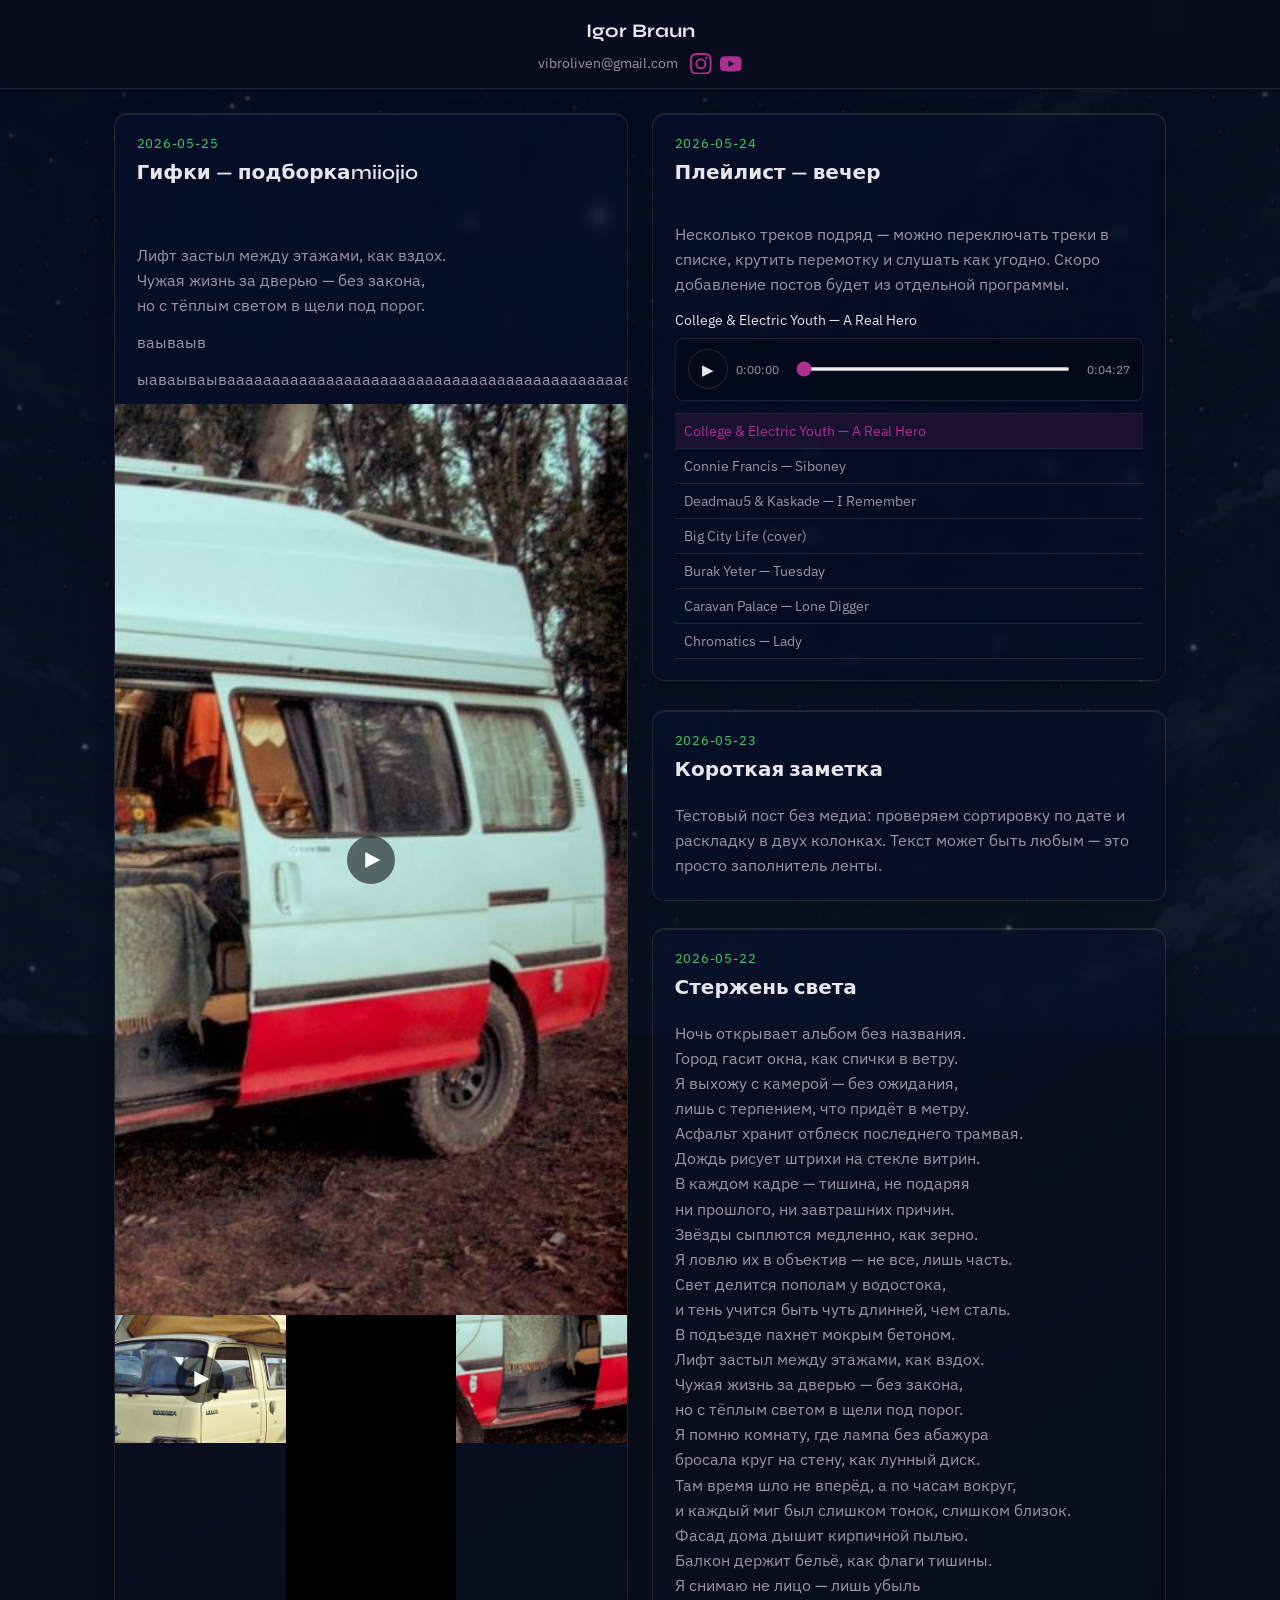
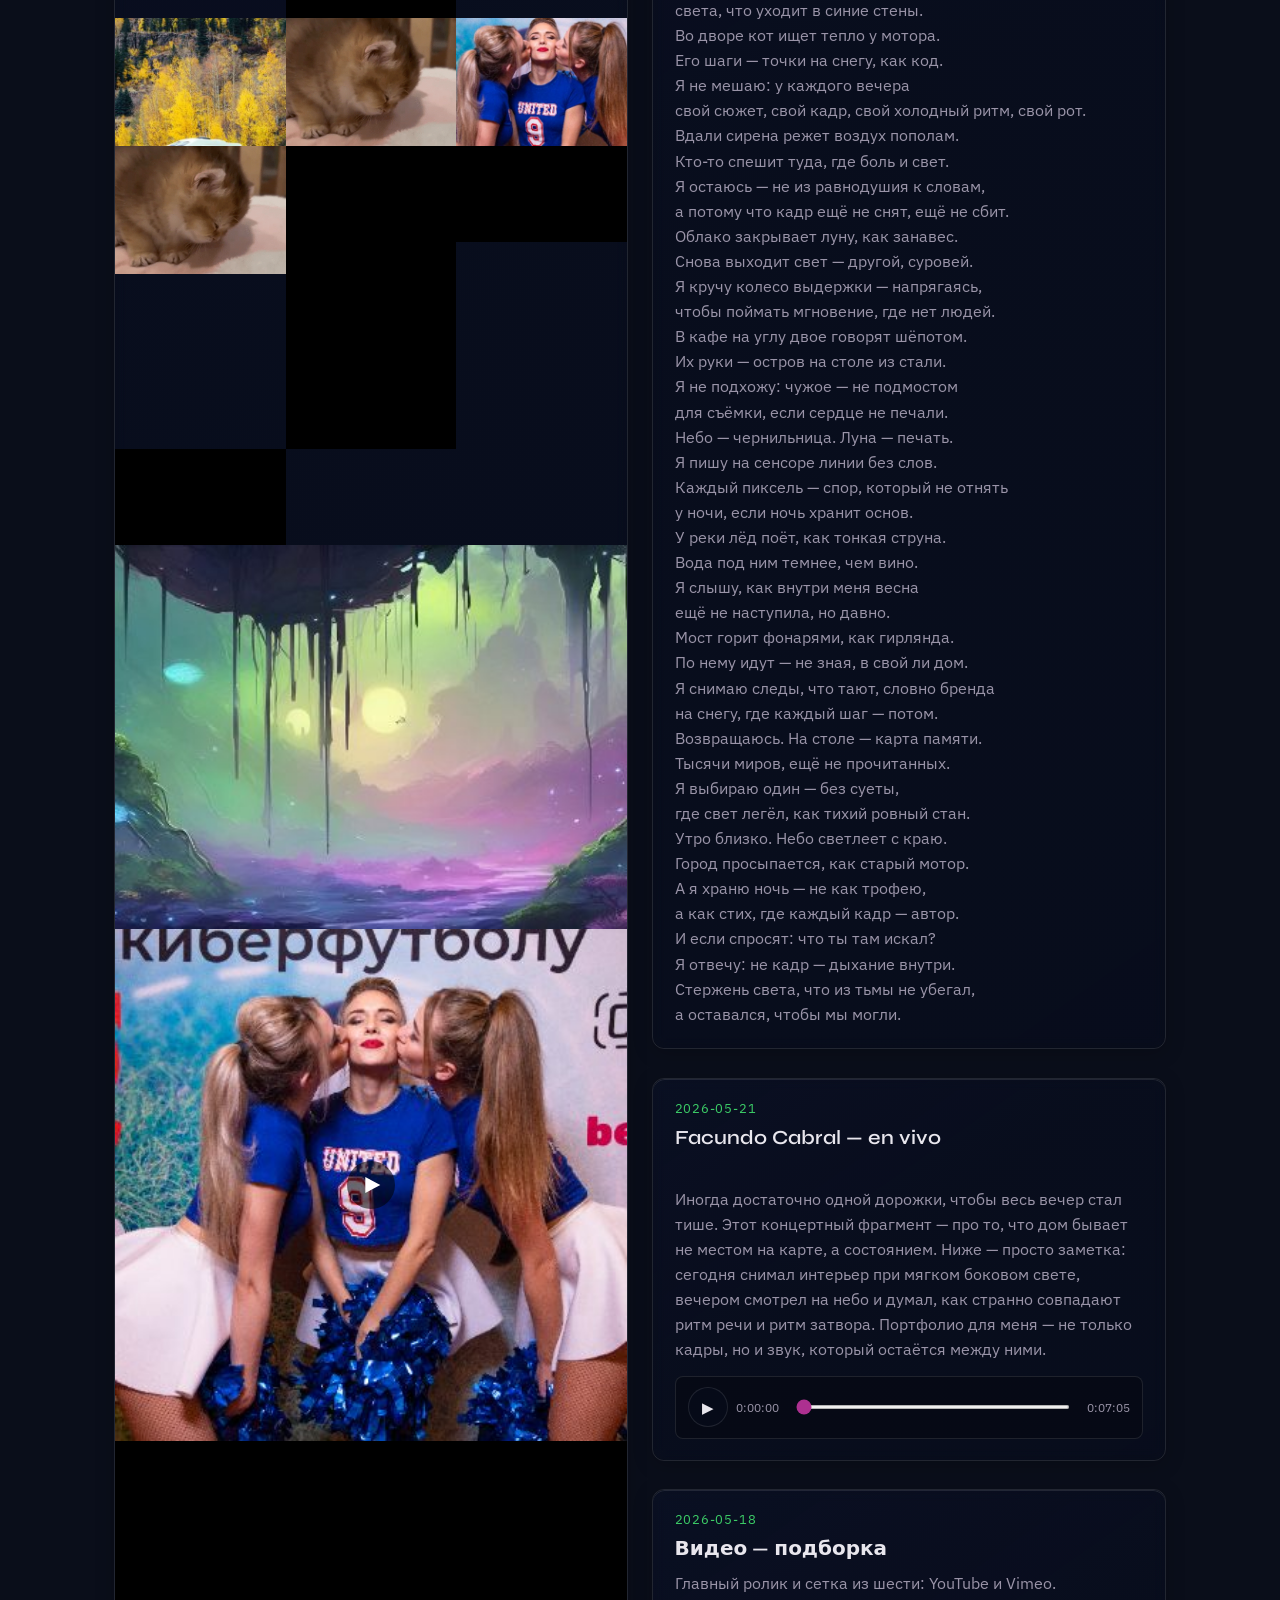
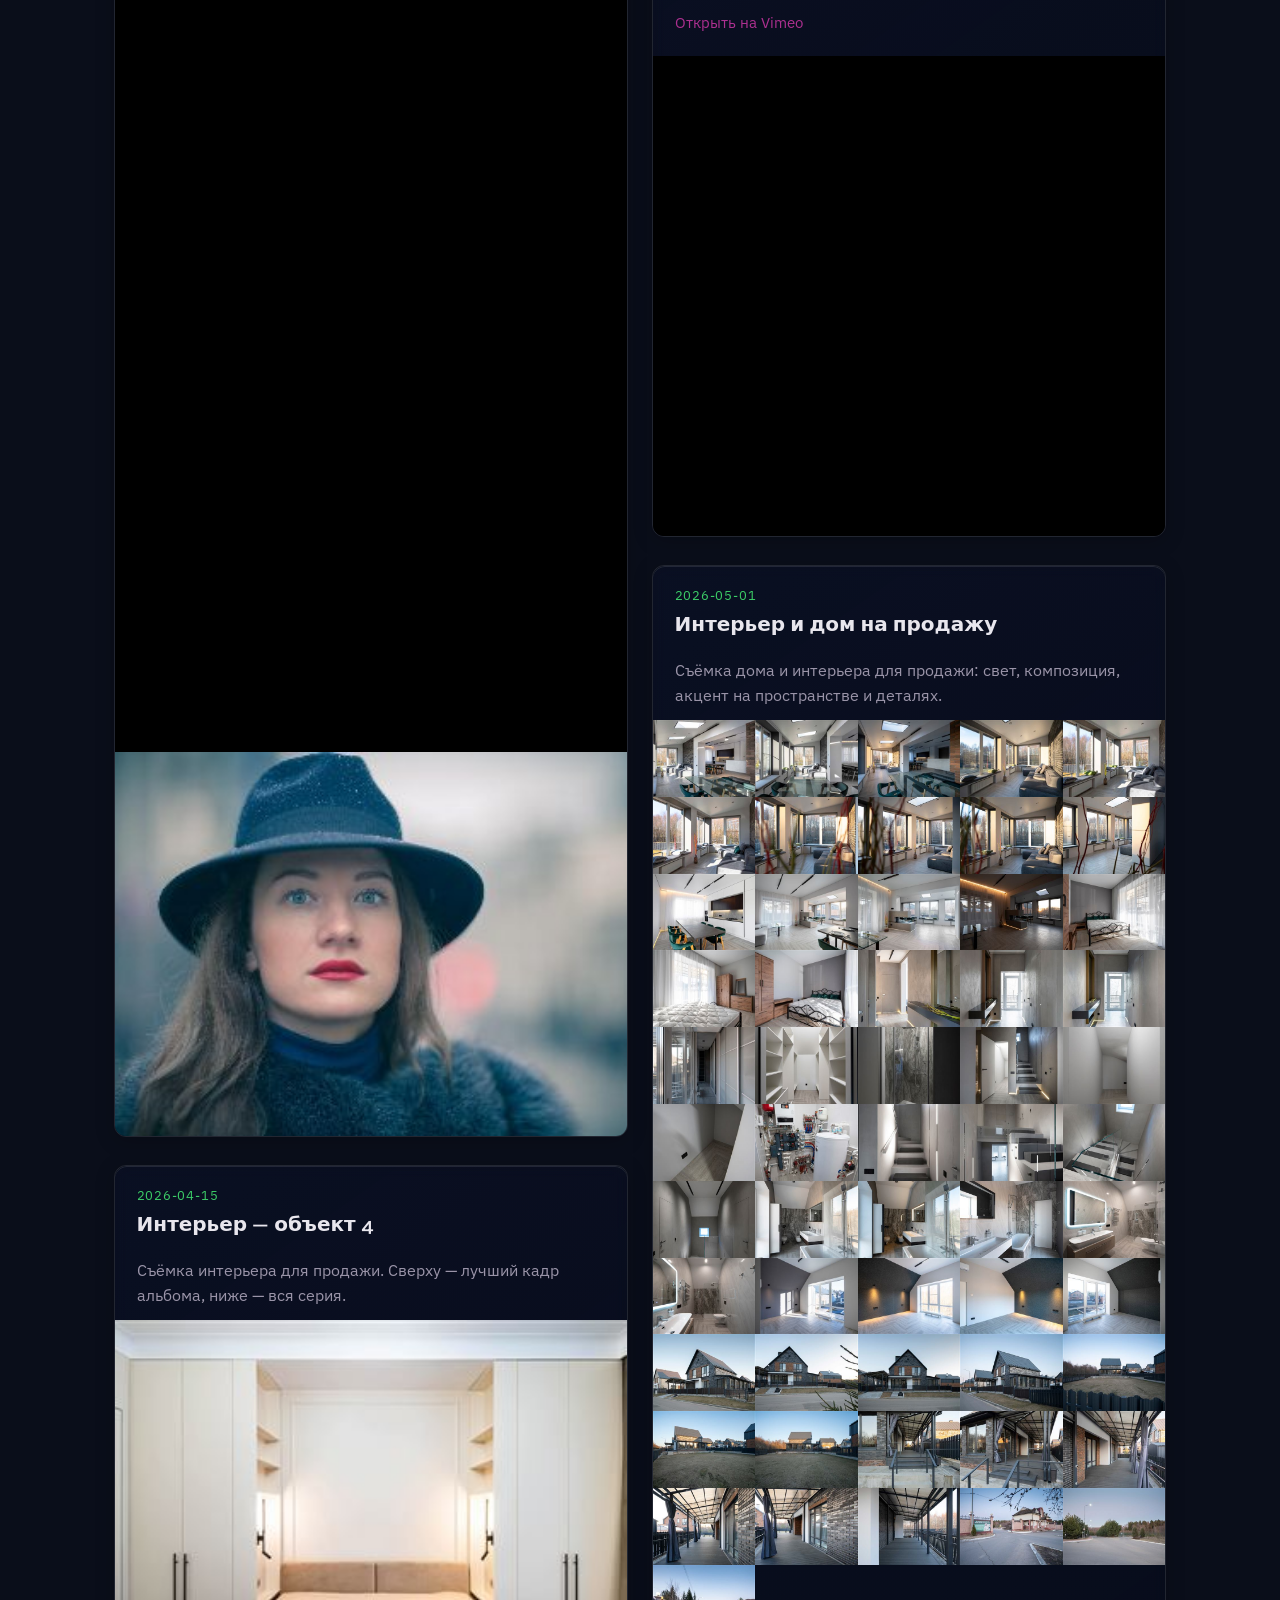
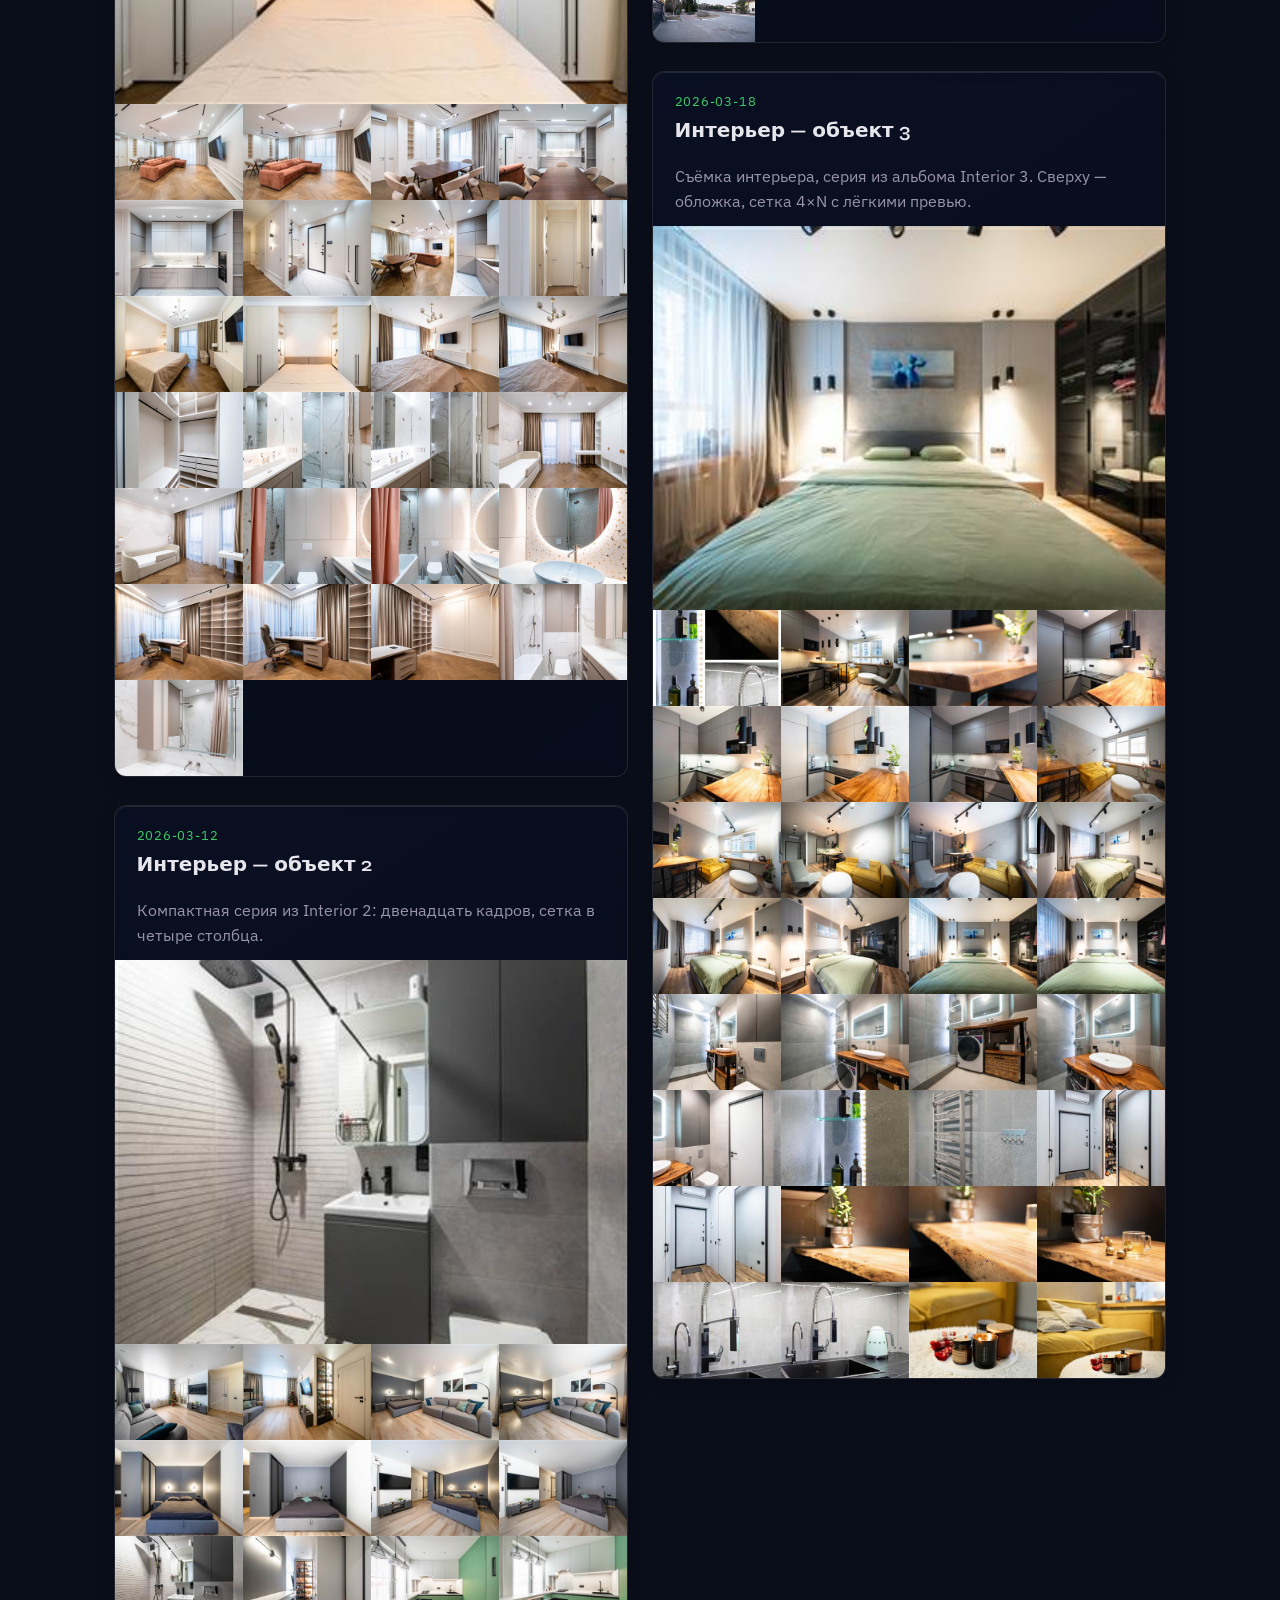
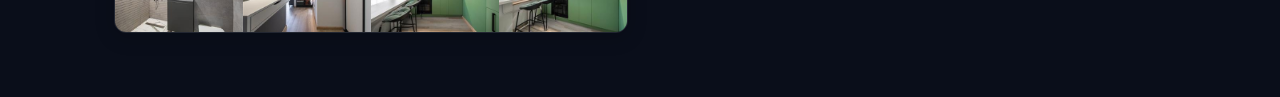
==== commit 4054a410: "Обновление сайта" ====
--- a/index.html
+++ b/index.html
@@ -51,7 +51,7 @@
 
   <script src="js/attachment-path.js?v=1"></script>
   <script src="js/post-text.js?v=4"></script>
-  <script src="js/site.js?v=62"></script>
+  <script src="js/site.js?v=63"></script>
   <script src="js/main.js?v=38"></script>
 </body>
 </html>
